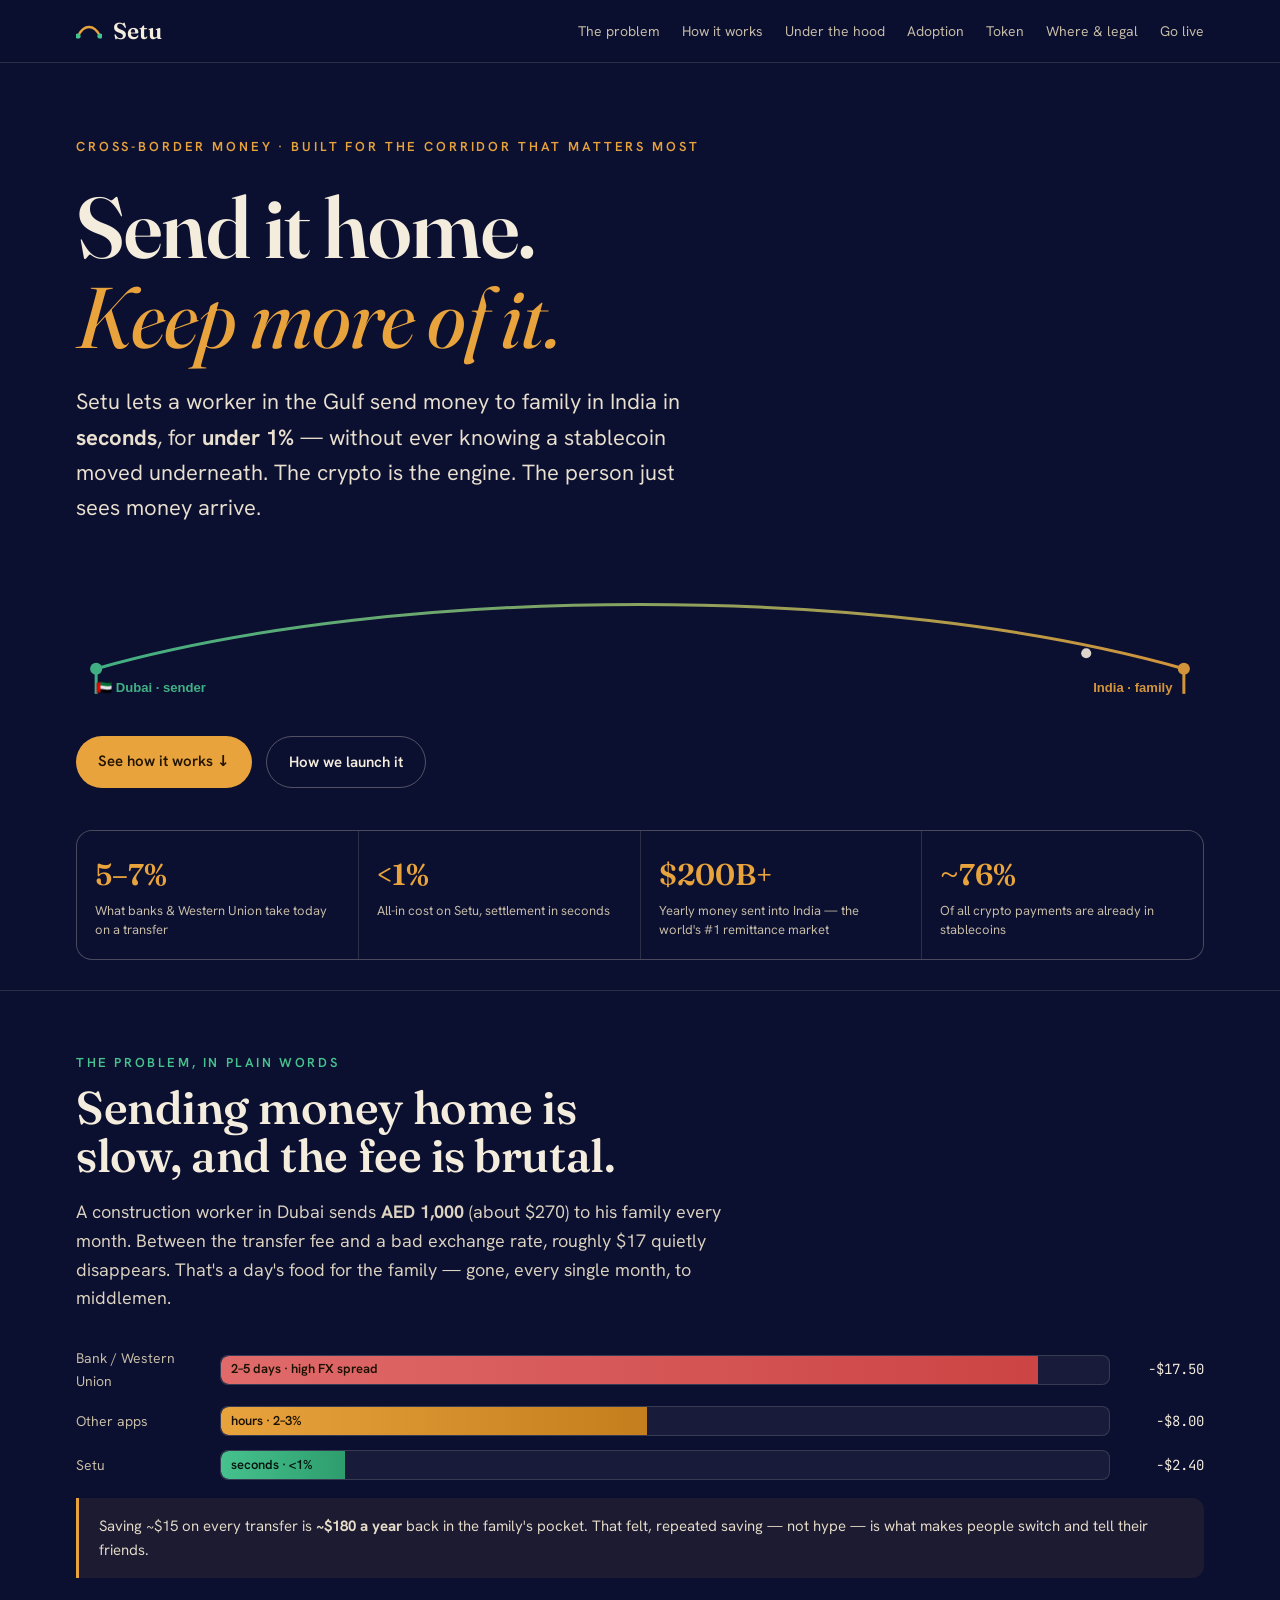
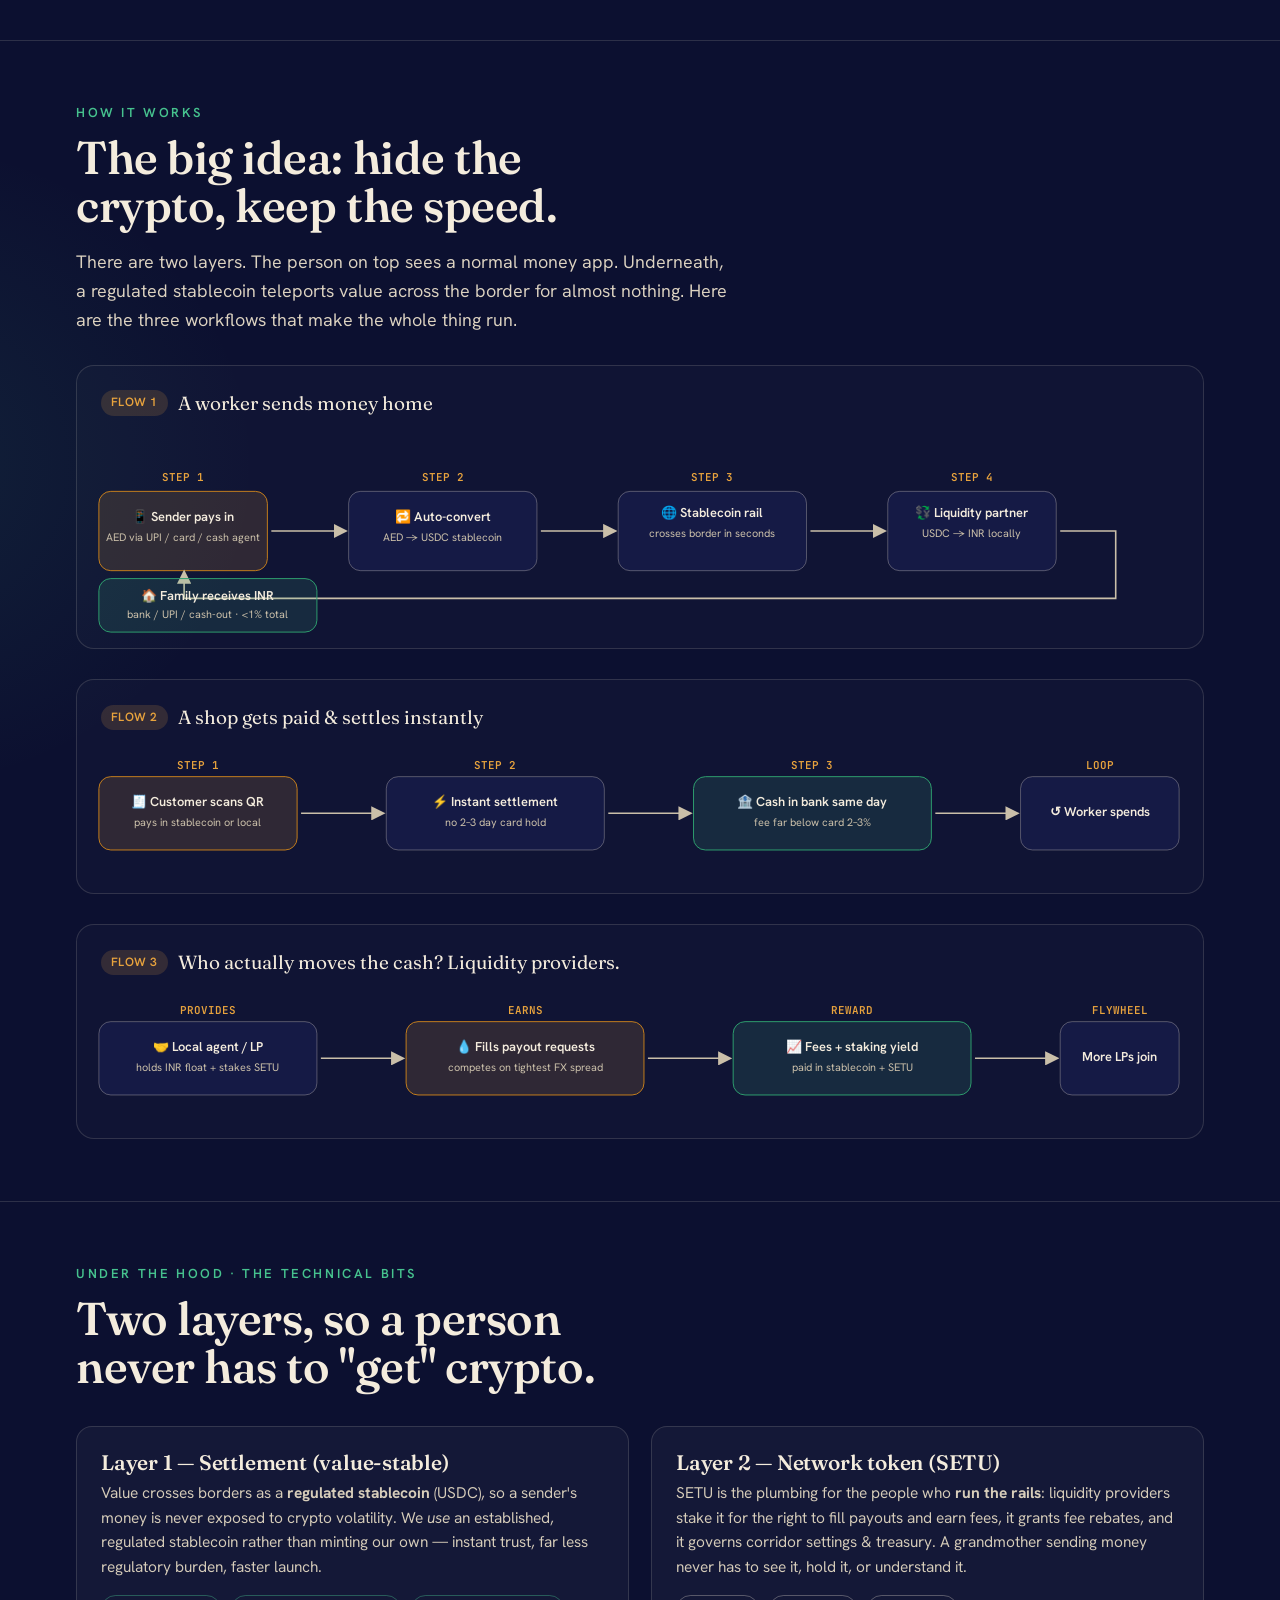
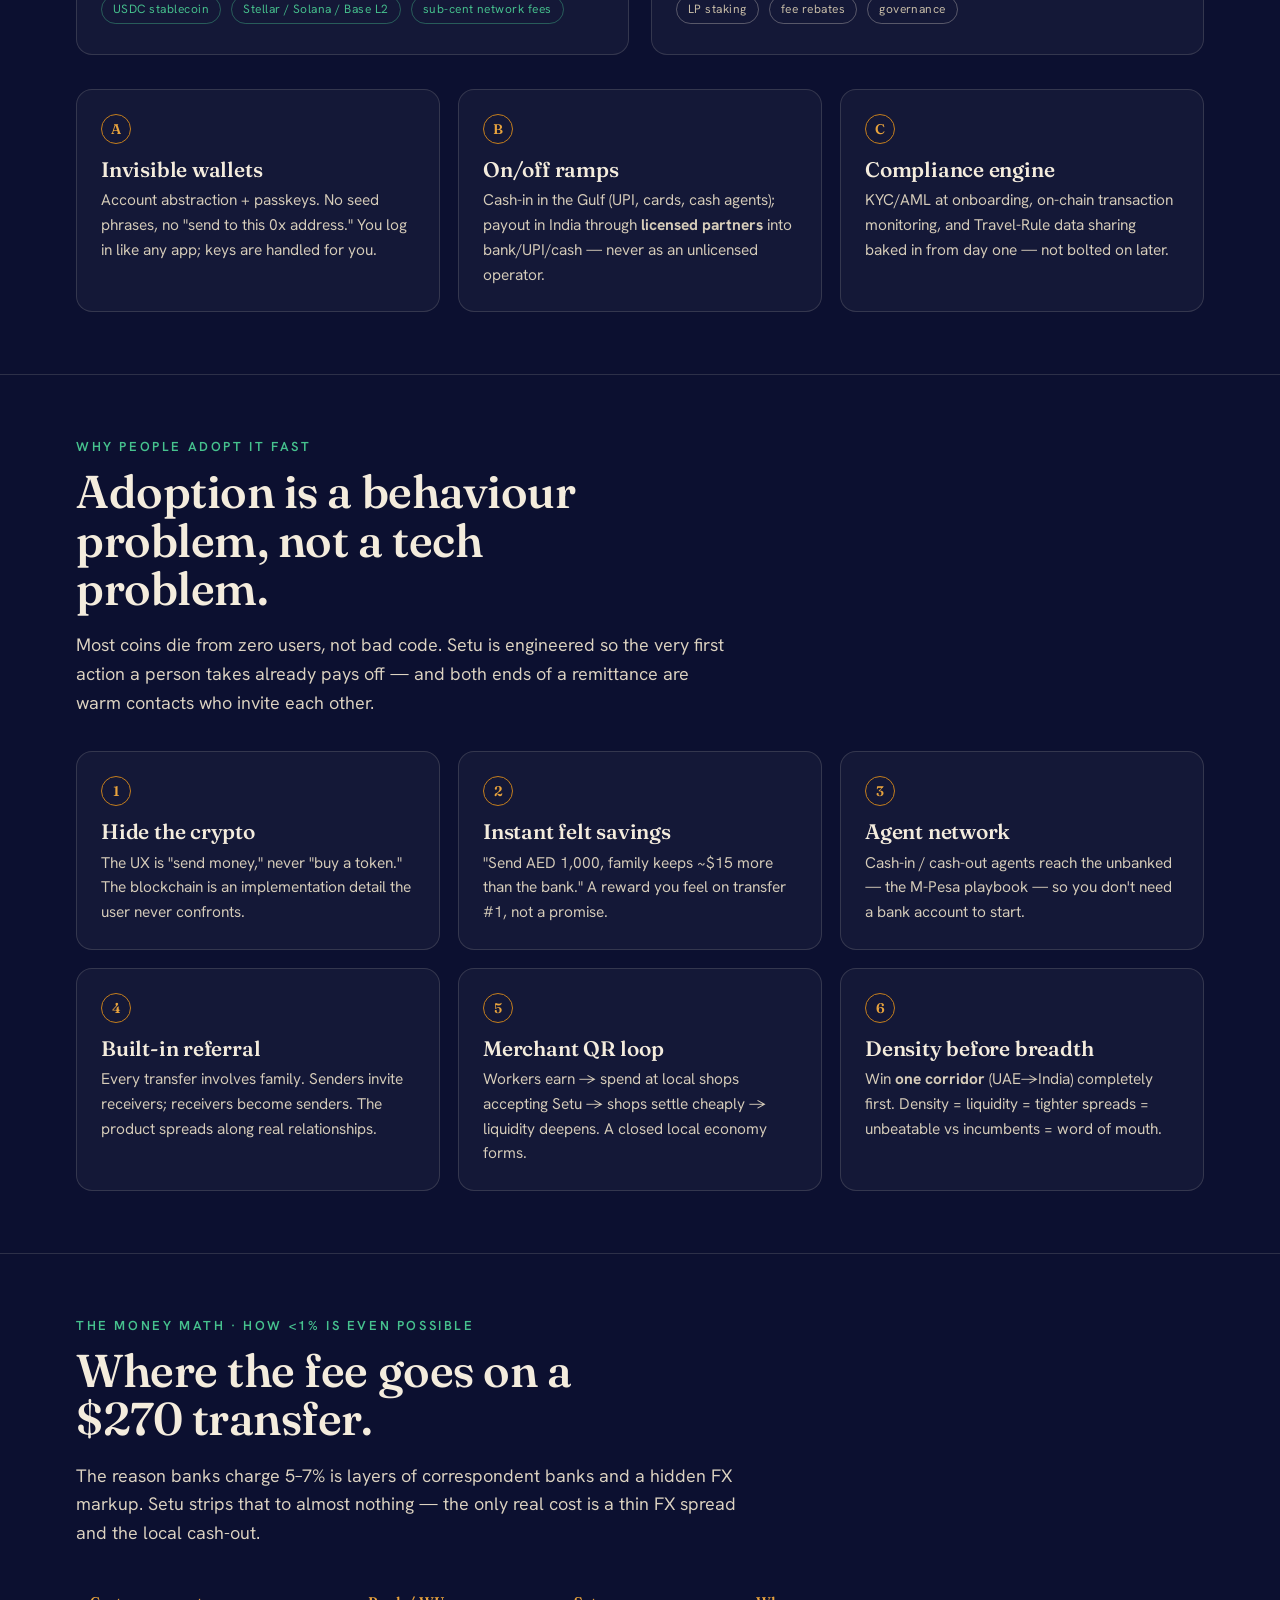
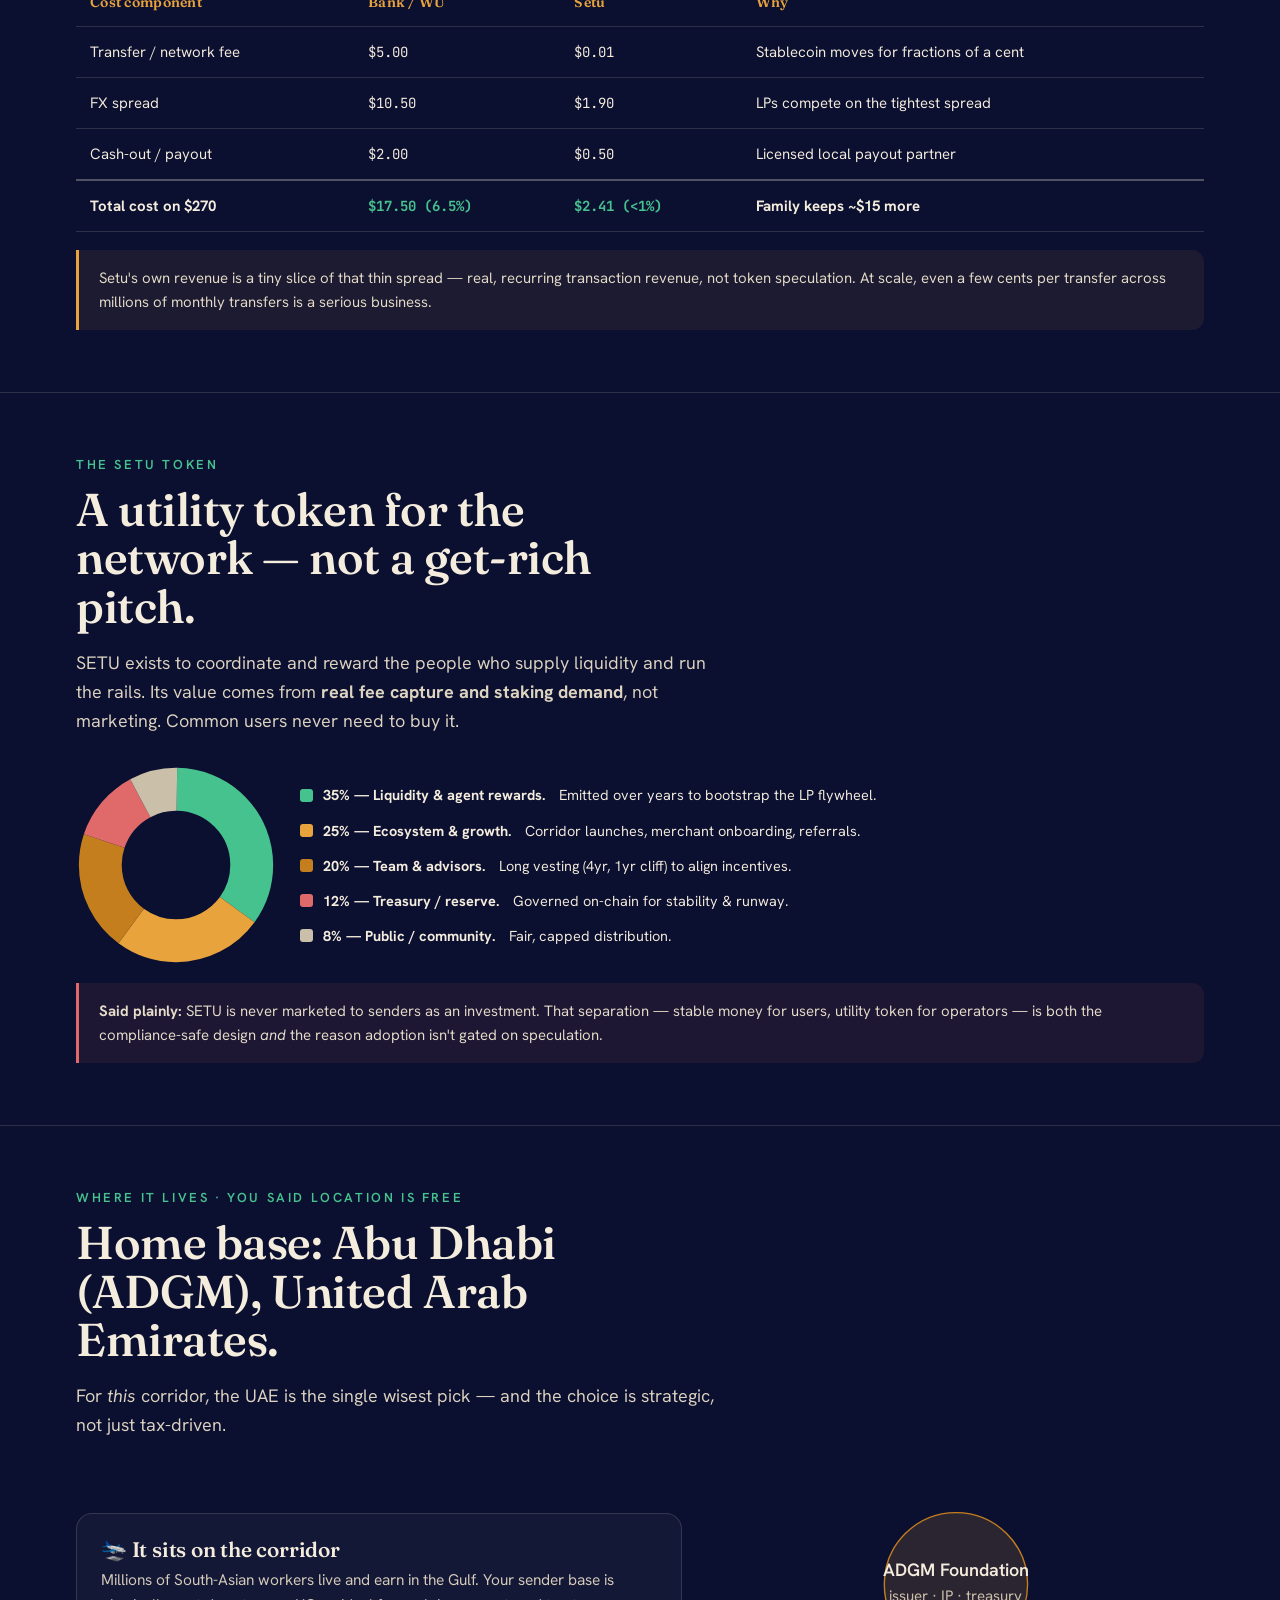
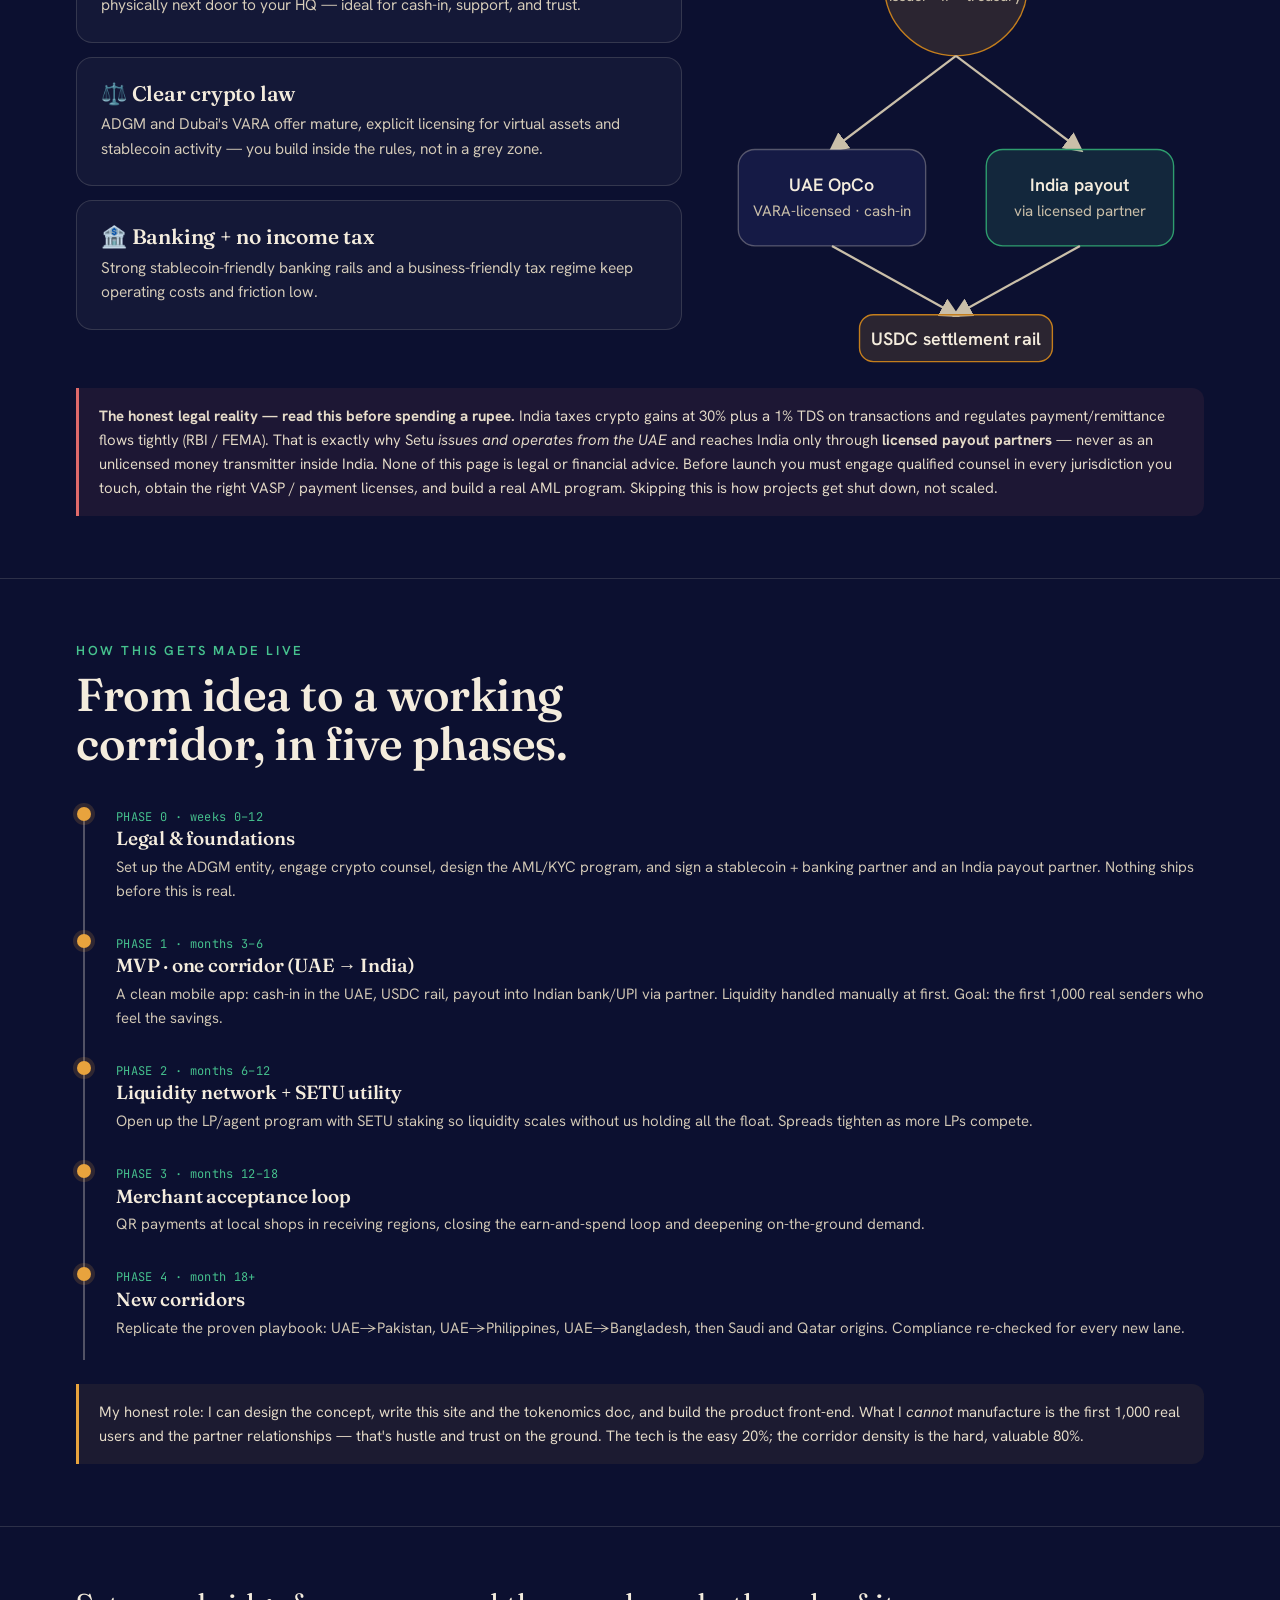
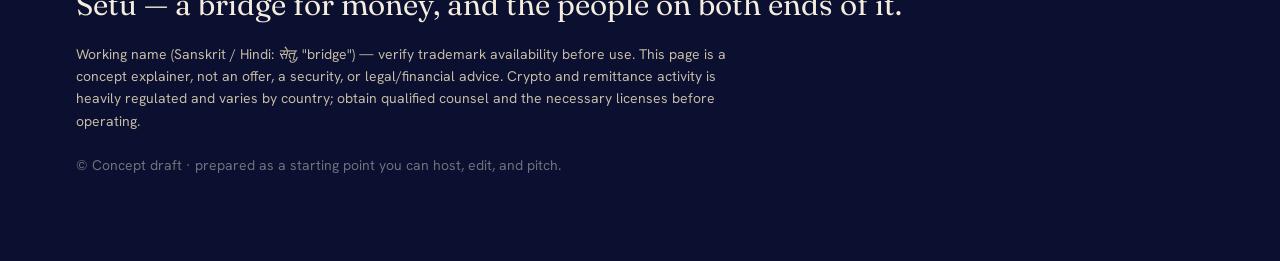
==== index.html @ da950b9a "Add files via upload" ====
<!doctype html>
<html lang="en">
<head>
<meta charset="utf-8" />
<meta name="viewport" content="width=device-width, initial-scale=1" />
<title>Setu — Send it home. Keep more of it.</title>
<meta name="description" content="Setu: a stablecoin-rail remittance & merchant-settlement network. Sub-1% transfers, instant settlement, no crypto knowledge required." />
<link rel="preconnect" href="https://fonts.googleapis.com">
<link rel="preconnect" href="https://fonts.gstatic.com" crossorigin>
<link href="https://fonts.googleapis.com/css2?family=Fraunces:ital,opsz,wght@0,9..144,300..900;1,9..144,400..700&family=Hanken+Grotesk:wght@300..800&family=JetBrains+Mono:wght@400;600&display=swap" rel="stylesheet">
<style>
  :root{
    --ink:#0C1030;        /* midnight indigo */
    --ink-2:#151a45;
    --cream:#F4ECDD;      /* warm paper */
    --cream-dim:#cabfa9;
    --saffron:#E8A33D;    /* warm accent */
    --saffron-deep:#c47e1d;
    --jade:#46C28E;       /* go / success */
    --rose:#E06A6A;       /* risk / cost */
    --line:rgba(244,236,221,.14);
    --line-strong:rgba(244,236,221,.30);
    --maxw:1180px;
  }
  *{box-sizing:border-box}
  html{scroll-behavior:smooth}
  body{
    margin:0;background:var(--ink);color:var(--cream);
    font-family:"Hanken Grotesk",system-ui,sans-serif;
    font-weight:380;line-height:1.6;font-size:17px;
    -webkit-font-smoothing:antialiased;
    background-image:
      radial-gradient(900px 500px at 85% -5%, rgba(232,163,61,.16), transparent 60%),
      radial-gradient(700px 600px at -10% 25%, rgba(70,194,142,.10), transparent 55%);
  }
  .wrap{max-width:var(--maxw);margin:0 auto;padding:0 26px}
  h1,h2,h3,.disp{font-family:"Fraunces",serif;font-weight:560;line-height:1.05;letter-spacing:-.01em}
  mark{background:linear-gradient(transparent 55%, rgba(232,163,61,.45) 55%);color:inherit}
  .mono{font-family:"JetBrains Mono",monospace}
  a{color:var(--saffron)}

  /* ---------- top bar ---------- */
  header.nav{position:sticky;top:0;z-index:50;backdrop-filter:blur(10px);
    background:rgba(12,16,48,.72);border-bottom:1px solid var(--line)}
  .nav .wrap{display:flex;align-items:center;justify-content:space-between;height:62px}
  .brand{display:flex;align-items:center;gap:11px;font-family:"Fraunces";font-size:23px;font-weight:600}
  .brand svg{display:block}
  .nav nav{display:flex;gap:22px;font-size:14px}
  .nav nav a{color:var(--cream-dim);text-decoration:none}
  .nav nav a:hover{color:var(--cream)}
  @media(max-width:780px){.nav nav{display:none}}

  /* ---------- hero ---------- */
  .hero{padding:74px 0 30px;position:relative;overflow:hidden}
  .eyebrow{font-size:13px;letter-spacing:.22em;text-transform:uppercase;color:var(--saffron);font-weight:600}
  .hero h1{font-size:clamp(44px,7vw,86px);margin:.28em 0 .25em;font-weight:600}
  .hero h1 .it{font-style:italic;font-weight:420;color:var(--saffron)}
  .lede{font-size:clamp(18px,2.1vw,22px);max-width:640px;color:#e9e0cf}
  .bridge{width:100%;height:auto;margin:26px 0 6px;opacity:.9}
  .ctarow{display:flex;gap:14px;flex-wrap:wrap;margin-top:18px}
  .btn{display:inline-block;padding:13px 22px;border-radius:40px;text-decoration:none;font-weight:600;font-size:15px}
  .btn.solid{background:var(--saffron);color:#241500}
  .btn.ghost{border:1px solid var(--line-strong);color:var(--cream)}
  .btn:hover{transform:translateY(-1px)}

  .statband{display:grid;grid-template-columns:repeat(4,1fr);gap:1px;background:var(--line);
    border:1px solid var(--line);border-radius:16px;overflow:hidden;margin-top:42px}
  .statband div{background:var(--ink);padding:20px 18px}
  .statband b{font-family:"Fraunces";font-size:30px;font-weight:600;display:block;color:var(--saffron)}
  .statband span{font-size:13px;color:var(--cream-dim);line-height:1.4;display:block;margin-top:3px}
  @media(max-width:720px){.statband{grid-template-columns:1fr 1fr}}

  /* ---------- section frame ---------- */
  section{padding:62px 0;border-top:1px solid var(--line)}
  .kicker{font-size:13px;letter-spacing:.2em;text-transform:uppercase;color:var(--jade);font-weight:600;margin-bottom:10px}
  section h2{font-size:clamp(30px,4.2vw,46px);margin:0 0 14px;max-width:18ch}
  .sub{color:#ddd3c1;max-width:660px;font-size:18px}

  .grid2{display:grid;grid-template-columns:1fr 1fr;gap:22px;margin-top:34px}
  .grid3{display:grid;grid-template-columns:repeat(3,1fr);gap:18px;margin-top:34px}
  @media(max-width:860px){.grid2,.grid3{grid-template-columns:1fr}}

  .card{background:rgba(255,255,255,.035);border:1px solid var(--line);border-radius:16px;padding:24px}
  .card h3{font-size:21px;margin:0 0 8px}
  .card p{margin:0;color:#d7cdba;font-size:15.5px}
  .num{font-family:"Fraunces";font-size:14px;color:var(--saffron);border:1px solid var(--saffron-deep);
    width:30px;height:30px;border-radius:50%;display:flex;align-items:center;justify-content:center;margin-bottom:14px;font-weight:600}

  .pill{display:inline-block;font-size:12px;letter-spacing:.04em;padding:4px 11px;border-radius:30px;
    border:1px solid var(--line-strong);color:var(--cream-dim);margin:0 6px 6px 0}
  .pill.tech{border-color:rgba(70,194,142,.4);color:var(--jade)}

  /* ---------- cost comparison ---------- */
  .compare{margin-top:34px;display:grid;gap:14px}
  .bar{display:grid;grid-template-columns:130px 1fr 80px;align-items:center;gap:14px}
  .bar .label{font-size:14px;color:var(--cream-dim)}
  .track{height:30px;background:rgba(255,255,255,.05);border-radius:8px;overflow:hidden;border:1px solid var(--line)}
  .fill{height:100%;border-radius:8px 0 0 8px;display:flex;align-items:center;padding-left:10px;font-size:13px;font-weight:600;color:#1c1100}
  .fill.bad{background:linear-gradient(90deg,#E06A6A,#c44)}
  .fill.mid{background:linear-gradient(90deg,#E8A33D,#c47e1d)}
  .fill.good{background:linear-gradient(90deg,#46C28E,#2e9d6e);color:#04150d}
  .bar .amt{font-family:"JetBrains Mono";font-size:14px;text-align:right}

  /* ---------- workflow diagram ---------- */
  .flowwrap{margin-top:30px;border:1px solid var(--line);border-radius:18px;padding:8px;background:rgba(255,255,255,.02)}
  .flowtitle{display:flex;align-items:center;gap:10px;padding:14px 16px 4px;font-family:"Fraunces";font-size:19px}
  .flowtitle .tag{font-family:"Hanken Grotesk";font-size:12px;font-weight:600;letter-spacing:.04em;
    background:rgba(232,163,61,.16);color:var(--saffron);padding:3px 10px;border-radius:20px}
  svg.flow{width:100%;height:auto;display:block}
  .flow .lbl{font:600 13px "Hanken Grotesk",sans-serif;fill:var(--cream)}
  .flow .sub{font:400 11px "Hanken Grotesk",sans-serif;fill:var(--cream-dim)}
  .flow .step{font:600 11px "JetBrains Mono",monospace;fill:var(--saffron)}
  .flow .node{fill:var(--ink-2);stroke:var(--line-strong)}
  .flow .nodeA{fill:rgba(232,163,61,.14);stroke:var(--saffron-deep)}
  .flow .nodeG{fill:rgba(70,194,142,.13);stroke:#2e9d6e}
  .flow .arrow{stroke:var(--cream-dim);stroke-width:1.6;fill:none;marker-end:url(#arr)}

  /* ---------- jurisdiction map ---------- */
  .jur{display:grid;grid-template-columns:1.1fr .9fr;gap:26px;margin-top:34px;align-items:center}
  @media(max-width:860px){.jur{grid-template-columns:1fr}}

  /* ---------- roadmap ---------- */
  .road{margin-top:34px;position:relative;padding-left:26px}
  .road:before{content:"";position:absolute;left:7px;top:6px;bottom:6px;width:2px;background:var(--line-strong)}
  .phase{position:relative;padding:0 0 26px 14px}
  .phase:before{content:"";position:absolute;left:-25px;top:5px;width:14px;height:14px;border-radius:50%;
    background:var(--saffron);box-shadow:0 0 0 4px rgba(232,163,61,.16)}
  .phase h3{font-size:19px;margin:0 0 2px}
  .phase .when{font-family:"JetBrains Mono";font-size:12px;color:var(--jade);letter-spacing:.03em}
  .phase p{margin:6px 0 0;color:#d3c9b6;font-size:15px}

  /* ---------- econ table ---------- */
  table{width:100%;border-collapse:collapse;margin-top:30px;font-size:15px}
  th,td{text-align:left;padding:13px 14px;border-bottom:1px solid var(--line)}
  th{font-family:"Fraunces";font-weight:600;color:var(--saffron);font-size:14px;letter-spacing:.02em}
  td.mono{font-family:"JetBrains Mono";font-size:14px}
  tr.total td{border-top:2px solid var(--line-strong);font-weight:700}
  tr.total .mono{color:var(--jade)}

  /* token allocation */
  .alloc{display:grid;grid-template-columns:200px 1fr;gap:24px;margin-top:30px;align-items:center}
  @media(max-width:720px){.alloc{grid-template-columns:1fr}}
  .legend li{list-style:none;display:flex;align-items:center;gap:10px;padding:6px 0;font-size:14.5px}
  .legend{margin:0;padding:0}
  .dot{width:13px;height:13px;border-radius:3px;flex:none}

  .note{border-left:3px solid var(--saffron);background:rgba(232,163,61,.07);padding:16px 20px;border-radius:0 12px 12px 0;margin-top:18px;font-size:15px;color:#e6dcc9}
  .risk{border-left-color:var(--rose);background:rgba(224,106,106,.08)}

  footer{padding:54px 0 70px;border-top:1px solid var(--line);color:var(--cream-dim);font-size:14px}
  .foothead{font-family:"Fraunces";font-size:30px;color:var(--cream);margin-bottom:8px}

  /* reveal */
  .rv{opacity:0;transform:translateY(18px);transition:opacity .7s ease, transform .7s ease}
  .rv.in{opacity:1;transform:none}
</style>
</head>
<body>

<header class="nav">
  <div class="wrap">
    <div class="brand">
      <svg width="26" height="26" viewBox="0 0 26 26"><path d="M2 18 C8 6, 18 6, 24 18" stroke="#E8A33D" stroke-width="2.4" fill="none" stroke-linecap="round"/><circle cx="2" cy="18" r="2.6" fill="#46C28E"/><circle cx="24" cy="18" r="2.6" fill="#46C28E"/></svg>
      Setu
    </div>
    <nav>
      <a href="#problem">The problem</a>
      <a href="#how">How it works</a>
      <a href="#stack">Under the hood</a>
      <a href="#adopt">Adoption</a>
      <a href="#token">Token</a>
      <a href="#where">Where & legal</a>
      <a href="#live">Go live</a>
    </nav>
  </div>
</header>

<!-- HERO -->
<div class="hero">
  <div class="wrap">
    <div class="eyebrow">Cross-border money · Built for the corridor that matters most</div>
    <h1>Send it home.<br><span class="it">Keep more of it.</span></h1>
    <p class="lede">Setu lets a worker in the Gulf send money to family in India in <strong>seconds</strong>, for <strong>under 1%</strong> — without ever knowing a stablecoin moved underneath. The crypto is the engine. The person just sees money arrive.</p>

    <svg class="bridge" viewBox="0 0 1120 130" preserveAspectRatio="none" aria-hidden="true">
      <defs><linearGradient id="bg" x1="0" x2="1"><stop offset="0" stop-color="#46C28E"/><stop offset="1" stop-color="#E8A33D"/></linearGradient></defs>
      <path d="M20 95 C 320 10, 800 10, 1100 95" stroke="url(#bg)" stroke-width="3" fill="none"/>
      <line x1="20" y1="95" x2="20" y2="120" stroke="#46C28E" stroke-width="3"/>
      <line x1="1100" y1="95" x2="1100" y2="120" stroke="#E8A33D" stroke-width="3"/>
      <circle cx="20" cy="95" r="6" fill="#46C28E"/><circle cx="1100" cy="95" r="6" fill="#E8A33D"/>
      <text x="20" y="118" class="lbl" style="fill:#46C28E;font:600 13px sans-serif">🇦🇪 Dubai · sender</text>
      <text x="1010" y="118" class="lbl" style="fill:#E8A33D;font:600 13px sans-serif">India · family</text>
      <circle cx="560" cy="34" r="5" fill="#F4ECDD"><animate attributeName="cx" values="20;1100" dur="2.6s" repeatCount="indefinite"/><animate attributeName="cy" values="95;10;95" dur="2.6s" repeatCount="indefinite"/></circle>
    </svg>

    <div class="ctarow">
      <a class="btn solid" href="#how">See how it works ↓</a>
      <a class="btn ghost" href="#live">How we launch it</a>
    </div>

    <div class="statband">
      <div><b>5–7%</b><span>What banks &amp; Western Union take today on a transfer</span></div>
      <div><b>&lt;1%</b><span>All-in cost on Setu, settlement in seconds</span></div>
      <div><b>$200B+</b><span>Yearly money sent into India — the world's #1 remittance market</span></div>
      <div><b>~76%</b><span>Of all crypto payments are already in stablecoins</span></div>
    </div>
  </div>
</div>

<!-- PROBLEM -->
<section id="problem">
  <div class="wrap rv">
    <div class="kicker">The problem, in plain words</div>
    <h2>Sending money home is slow, and the fee is brutal.</h2>
    <p class="sub">A construction worker in Dubai sends <strong>AED 1,000</strong> (about $270) to his family every month. Between the transfer fee and a bad exchange rate, roughly $17 quietly disappears. That's a day's food for the family — gone, every single month, to middlemen.</p>

    <div class="compare">
      <div class="bar"><span class="label">Bank / Western Union</span><div class="track"><div class="fill bad" style="width:92%">2–5 days · high FX spread</div></div><span class="amt">−$17.50</span></div>
      <div class="bar"><span class="label">Other apps</span><div class="track"><div class="fill mid" style="width:48%">hours · 2–3%</div></div><span class="amt">−$8.00</span></div>
      <div class="bar"><span class="label">Setu</span><div class="track"><div class="fill good" style="width:14%">seconds · &lt;1%</div></div><span class="amt">−$2.40</span></div>
    </div>
    <div class="note">Saving ~$15 on every transfer is <strong>~$180 a year</strong> back in the family's pocket. That felt, repeated saving — not hype — is what makes people switch and tell their friends.</div>
  </div>
</section>

<!-- HOW IT WORKS -->
<section id="how">
  <div class="wrap rv">
    <div class="kicker">How it works</div>
    <h2>The big idea: hide the crypto, keep the speed.</h2>
    <p class="sub">There are two layers. The person on top sees a normal money app. Underneath, a regulated stablecoin teleports value across the border for almost nothing. Here are the three workflows that make the whole thing run.</p>

    <!-- FLOW A: sender -->
    <div class="flowwrap">
      <div class="flowtitle"><span class="tag">FLOW 1</span> A worker sends money home</div>
      <svg class="flow" viewBox="0 0 1120 220">
        <defs><marker id="arr" markerWidth="9" markerHeight="9" refX="7" refY="4.5" orient="auto"><path d="M0 0 L9 4.5 L0 9 z" fill="#cabfa9"/></marker></defs>

        <rect class="nodeA" x="14" y="70" width="170" height="80" rx="12"/>
        <text x="99" y="100" text-anchor="middle" class="lbl">📱 Sender pays in</text>
        <text x="99" y="120" text-anchor="middle" class="sub">AED via UPI / card / cash agent</text>
        <text x="99" y="60" text-anchor="middle" class="step">STEP 1</text>

        <path class="arrow" d="M188 110 H262"/>

        <rect class="node" x="266" y="70" width="190" height="80" rx="12"/>
        <text x="361" y="100" text-anchor="middle" class="lbl">🔁 Auto-convert</text>
        <text x="361" y="120" text-anchor="middle" class="sub">AED → USDC stablecoin</text>
        <text x="361" y="60" text-anchor="middle" class="step">STEP 2</text>

        <path class="arrow" d="M460 110 H534"/>

        <rect class="node" x="538" y="70" width="190" height="80" rx="12"/>
        <text x="633" y="96" text-anchor="middle" class="lbl">🌐 Stablecoin rail</text>
        <text x="633" y="116" text-anchor="middle" class="sub">crosses border in seconds</text>
        <text x="633" y="60" text-anchor="middle" class="step">STEP 3</text>

        <path class="arrow" d="M732 110 H806"/>

        <rect class="node" x="810" y="70" width="170" height="80" rx="12"/>
        <text x="895" y="96" text-anchor="middle" class="lbl">💱 Liquidity partner</text>
        <text x="895" y="116" text-anchor="middle" class="sub">USDC → INR locally</text>
        <text x="895" y="60" text-anchor="middle" class="step">STEP 4</text>

        <path class="arrow" d="M984 110 H1040 V178 H100 V152"/>

        <rect class="nodeG" x="14" y="158" width="220" height="54" rx="12"/>
        <text x="124" y="180" text-anchor="middle" class="lbl">🏠 Family receives INR</text>
        <text x="124" y="198" text-anchor="middle" class="sub">bank / UPI / cash-out · &lt;1% total</text>
      </svg>
    </div>

    <!-- FLOW B: merchant -->
    <div class="flowwrap">
      <div class="flowtitle"><span class="tag">FLOW 2</span> A shop gets paid &amp; settles instantly</div>
      <svg class="flow" viewBox="0 0 1120 150">
        <rect class="nodeA" x="14" y="40" width="200" height="74" rx="12"/>
        <text x="114" y="70" text-anchor="middle" class="lbl">🧾 Customer scans QR</text>
        <text x="114" y="90" text-anchor="middle" class="sub">pays in stablecoin or local</text>
        <text x="114" y="32" text-anchor="middle" class="step">STEP 1</text>
        <path class="arrow" d="M218 77 H300"/>
        <rect class="node" x="304" y="40" width="220" height="74" rx="12"/>
        <text x="414" y="70" text-anchor="middle" class="lbl">⚡ Instant settlement</text>
        <text x="414" y="90" text-anchor="middle" class="sub">no 2–3 day card hold</text>
        <text x="414" y="32" text-anchor="middle" class="step">STEP 2</text>
        <path class="arrow" d="M528 77 H610"/>
        <rect class="nodeG" x="614" y="40" width="240" height="74" rx="12"/>
        <text x="734" y="70" text-anchor="middle" class="lbl">🏦 Cash in bank same day</text>
        <text x="734" y="90" text-anchor="middle" class="sub">fee far below card 2–3%</text>
        <text x="734" y="32" text-anchor="middle" class="step">STEP 3</text>
        <path class="arrow" d="M858 77 H940"/>
        <rect class="node" x="944" y="40" width="160" height="74" rx="12"/>
        <text x="1024" y="80" text-anchor="middle" class="lbl">↺ Worker spends</text>
        <text x="1024" y="32" text-anchor="middle" class="step">LOOP</text>
      </svg>
    </div>

    <!-- FLOW C: liquidity -->
    <div class="flowwrap">
      <div class="flowtitle"><span class="tag">FLOW 3</span> Who actually moves the cash? Liquidity providers.</div>
      <svg class="flow" viewBox="0 0 1120 150">
        <rect class="node" x="14" y="40" width="220" height="74" rx="12"/>
        <text x="124" y="70" text-anchor="middle" class="lbl">🤝 Local agent / LP</text>
        <text x="124" y="90" text-anchor="middle" class="sub">holds INR float + stakes SETU</text>
        <text x="124" y="32" text-anchor="middle" class="step">PROVIDES</text>
        <path class="arrow" d="M238 77 H320"/>
        <rect class="nodeA" x="324" y="40" width="240" height="74" rx="12"/>
        <text x="444" y="70" text-anchor="middle" class="lbl">💧 Fills payout requests</text>
        <text x="444" y="90" text-anchor="middle" class="sub">competes on tightest FX spread</text>
        <text x="444" y="32" text-anchor="middle" class="step">EARNS</text>
        <path class="arrow" d="M568 77 H650"/>
        <rect class="nodeG" x="654" y="40" width="240" height="74" rx="12"/>
        <text x="774" y="70" text-anchor="middle" class="lbl">📈 Fees + staking yield</text>
        <text x="774" y="90" text-anchor="middle" class="sub">paid in stablecoin + SETU</text>
        <text x="774" y="32" text-anchor="middle" class="step">REWARD</text>
        <path class="arrow" d="M898 77 H980"/>
        <rect class="node" x="984" y="40" width="120" height="74" rx="12"/>
        <text x="1044" y="80" text-anchor="middle" class="lbl">More LPs join</text>
        <text x="1044" y="32" text-anchor="middle" class="step">FLYWHEEL</text>
      </svg>
    </div>
  </div>
</section>

<!-- ARCHITECTURE / UNDER THE HOOD -->
<section id="stack">
  <div class="wrap rv">
    <div class="kicker">Under the hood · the technical bits</div>
    <h2>Two layers, so a person never has to "get" crypto.</h2>
    <div class="grid2">
      <div class="card">
        <h3>Layer 1 — Settlement (value-stable)</h3>
        <p>Value crosses borders as a <strong>regulated stablecoin</strong> (USDC), so a sender's money is never exposed to crypto volatility. We <em>use</em> an established, regulated stablecoin rather than minting our own — instant trust, far less regulatory burden, faster launch.</p>
        <div style="margin-top:14px">
          <span class="pill tech">USDC stablecoin</span>
          <span class="pill tech">Stellar / Solana / Base L2</span>
          <span class="pill tech">sub-cent network fees</span>
        </div>
      </div>
      <div class="card">
        <h3>Layer 2 — Network token (SETU)</h3>
        <p>SETU is the plumbing for the people who <strong>run the rails</strong>: liquidity providers stake it for the right to fill payouts and earn fees, it grants fee rebates, and it governs corridor settings &amp; treasury. A grandmother sending money never has to see it, hold it, or understand it.</p>
        <div style="margin-top:14px">
          <span class="pill">LP staking</span>
          <span class="pill">fee rebates</span>
          <span class="pill">governance</span>
        </div>
      </div>
    </div>

    <div class="grid3">
      <div class="card"><div class="num">A</div><h3>Invisible wallets</h3><p>Account abstraction + passkeys. No seed phrases, no "send to this 0x address." You log in like any app; keys are handled for you.</p></div>
      <div class="card"><div class="num">B</div><h3>On/off ramps</h3><p>Cash-in in the Gulf (UPI, cards, cash agents); payout in India through <strong>licensed partners</strong> into bank/UPI/cash — never as an unlicensed operator.</p></div>
      <div class="card"><div class="num">C</div><h3>Compliance engine</h3><p>KYC/AML at onboarding, on-chain transaction monitoring, and Travel-Rule data sharing baked in from day one — not bolted on later.</p></div>
    </div>
  </div>
</section>

<!-- ADOPTION -->
<section id="adopt">
  <div class="wrap rv">
    <div class="kicker">Why people adopt it fast</div>
    <h2>Adoption is a behaviour problem, not a tech problem.</h2>
    <p class="sub">Most coins die from zero users, not bad code. Setu is engineered so the very first action a person takes already pays off — and both ends of a remittance are warm contacts who invite each other.</p>
    <div class="grid3">
      <div class="card"><div class="num">1</div><h3>Hide the crypto</h3><p>The UX is "send money," never "buy a token." The blockchain is an implementation detail the user never confronts.</p></div>
      <div class="card"><div class="num">2</div><h3>Instant felt savings</h3><p>"Send AED 1,000, family keeps ~$15 more than the bank." A reward you feel on transfer #1, not a promise.</p></div>
      <div class="card"><div class="num">3</div><h3>Agent network</h3><p>Cash-in / cash-out agents reach the unbanked — the M-Pesa playbook — so you don't need a bank account to start.</p></div>
      <div class="card"><div class="num">4</div><h3>Built-in referral</h3><p>Every transfer involves family. Senders invite receivers; receivers become senders. The product spreads along real relationships.</p></div>
      <div class="card"><div class="num">5</div><h3>Merchant QR loop</h3><p>Workers earn → spend at local shops accepting Setu → shops settle cheaply → liquidity deepens. A closed local economy forms.</p></div>
      <div class="card"><div class="num">6</div><h3>Density before breadth</h3><p>Win <strong>one corridor</strong> (UAE→India) completely first. Density = liquidity = tighter spreads = unbeatable vs incumbents = word of mouth.</p></div>
    </div>
  </div>
</section>

<!-- ECONOMICS -->
<section id="econ">
  <div class="wrap rv">
    <div class="kicker">The money math · how &lt;1% is even possible</div>
    <h2>Where the fee goes on a $270 transfer.</h2>
    <p class="sub">The reason banks charge 5–7% is layers of correspondent banks and a hidden FX markup. Setu strips that to almost nothing — the only real cost is a thin FX spread and the local cash-out.</p>
    <table>
      <tr><th>Cost component</th><th>Bank / WU</th><th>Setu</th><th>Why</th></tr>
      <tr><td>Transfer / network fee</td><td class="mono">$5.00</td><td class="mono">$0.01</td><td>Stablecoin moves for fractions of a cent</td></tr>
      <tr><td>FX spread</td><td class="mono">$10.50</td><td class="mono">$1.90</td><td>LPs compete on the tightest spread</td></tr>
      <tr><td>Cash-out / payout</td><td class="mono">$2.00</td><td class="mono">$0.50</td><td>Licensed local payout partner</td></tr>
      <tr class="total"><td>Total cost on $270</td><td class="mono">$17.50 (6.5%)</td><td class="mono">$2.41 (&lt;1%)</td><td>Family keeps ~$15 more</td></tr>
    </table>
    <div class="note">Setu's own revenue is a tiny slice of that thin spread — real, recurring transaction revenue, not token speculation. At scale, even a few cents per transfer across millions of monthly transfers is a serious business.</div>
  </div>
</section>

<!-- TOKEN -->
<section id="token">
  <div class="wrap rv">
    <div class="kicker">The SETU token</div>
    <h2>A utility token for the network — not a get-rich pitch.</h2>
    <p class="sub">SETU exists to coordinate and reward the people who supply liquidity and run the rails. Its value comes from <strong>real fee capture and staking demand</strong>, not marketing. Common users never need to buy it.</p>
    <div class="alloc">
      <svg viewBox="0 0 42 42" width="200" height="200" aria-hidden="true">
        <circle cx="21" cy="21" r="15.9" fill="none" stroke="#46C28E" stroke-width="9" stroke-dasharray="35 65" stroke-dashoffset="25"/>
        <circle cx="21" cy="21" r="15.9" fill="none" stroke="#E8A33D" stroke-width="9" stroke-dasharray="25 75" stroke-dashoffset="-10"/>
        <circle cx="21" cy="21" r="15.9" fill="none" stroke="#c47e1d" stroke-width="9" stroke-dasharray="20 80" stroke-dashoffset="-35"/>
        <circle cx="21" cy="21" r="15.9" fill="none" stroke="#E06A6A" stroke-width="9" stroke-dasharray="12 88" stroke-dashoffset="-55"/>
        <circle cx="21" cy="21" r="15.9" fill="none" stroke="#cabfa9" stroke-width="9" stroke-dasharray="8 92" stroke-dashoffset="-67"/>
      </svg>
      <ul class="legend">
        <li><span class="dot" style="background:#46C28E"></span><strong>35% — Liquidity &amp; agent rewards.</strong>&nbsp;Emitted over years to bootstrap the LP flywheel.</li>
        <li><span class="dot" style="background:#E8A33D"></span><strong>25% — Ecosystem &amp; growth.</strong>&nbsp;Corridor launches, merchant onboarding, referrals.</li>
        <li><span class="dot" style="background:#c47e1d"></span><strong>20% — Team &amp; advisors.</strong>&nbsp;Long vesting (4yr, 1yr cliff) to align incentives.</li>
        <li><span class="dot" style="background:#E06A6A"></span><strong>12% — Treasury / reserve.</strong>&nbsp;Governed on-chain for stability &amp; runway.</li>
        <li><span class="dot" style="background:#cabfa9"></span><strong>8% — Public / community.</strong>&nbsp;Fair, capped distribution.</li>
      </ul>
    </div>
    <div class="note risk"><strong>Said plainly:</strong> SETU is never marketed to senders as an investment. That separation — stable money for users, utility token for operators — is both the compliance-safe design <em>and</em> the reason adoption isn't gated on speculation.</div>
  </div>
</section>

<!-- WHERE & LEGAL -->
<section id="where">
  <div class="wrap rv">
    <div class="kicker">Where it lives · you said location is free</div>
    <h2>Home base: Abu Dhabi (ADGM), United Arab Emirates.</h2>
    <p class="sub">For <em>this</em> corridor, the UAE is the single wisest pick — and the choice is strategic, not just tax-driven.</p>
    <div class="jur">
      <div>
        <div class="card" style="margin-bottom:14px"><h3>🛬 It sits on the corridor</h3><p>Millions of South-Asian workers live and earn in the Gulf. Your sender base is physically next door to your HQ — ideal for cash-in, support, and trust.</p></div>
        <div class="card" style="margin-bottom:14px"><h3>⚖️ Clear crypto law</h3><p>ADGM and Dubai's VARA offer mature, explicit licensing for virtual assets and stablecoin activity — you build inside the rules, not in a grey zone.</p></div>
        <div class="card"><h3>🏦 Banking + no income tax</h3><p>Strong stablecoin-friendly banking rails and a business-friendly tax regime keep operating costs and friction low.</p></div>
      </div>
      <div>
        <svg class="flow" viewBox="0 0 360 360" width="100%">
          <defs><marker id="arr2" markerWidth="9" markerHeight="9" refX="7" refY="4.5" orient="auto"><path d="M0 0 L9 4.5 L0 9 z" fill="#cabfa9"/></marker></defs>
          <circle cx="180" cy="80" r="52" fill="rgba(232,163,61,.14)" stroke="#c47e1d"/>
          <text x="180" y="74" text-anchor="middle" class="lbl">ADGM Foundation</text>
          <text x="180" y="92" text-anchor="middle" class="sub">issuer · IP · treasury</text>
          <line x1="180" y1="132" x2="90" y2="200" class="arrow"/>
          <line x1="180" y1="132" x2="270" y2="200" class="arrow"/>
          <rect x="22" y="200" width="136" height="70" rx="12" class="node"/>
          <text x="90" y="230" text-anchor="middle" class="lbl">UAE OpCo</text>
          <text x="90" y="248" text-anchor="middle" class="sub">VARA-licensed · cash-in</text>
          <rect x="202" y="200" width="136" height="70" rx="12" class="nodeG"/>
          <text x="270" y="230" text-anchor="middle" class="lbl">India payout</text>
          <text x="270" y="248" text-anchor="middle" class="sub">via licensed partner</text>
          <line x1="90" y1="270" x2="180" y2="320" class="arrow"/>
          <line x1="270" y1="270" x2="180" y2="320" class="arrow"/>
          <rect x="110" y="320" width="140" height="34" rx="10" class="nodeA"/>
          <text x="180" y="342" text-anchor="middle" class="lbl">USDC settlement rail</text>
        </svg>
      </div>
    </div>
    <div class="note risk"><strong>The honest legal reality — read this before spending a rupee.</strong> India taxes crypto gains at 30% plus a 1% TDS on transactions and regulates payment/remittance flows tightly (RBI / FEMA). That is exactly why Setu <em>issues and operates from the UAE</em> and reaches India only through <strong>licensed payout partners</strong> — never as an unlicensed money transmitter inside India. None of this page is legal or financial advice. Before launch you must engage qualified counsel in every jurisdiction you touch, obtain the right VASP / payment licenses, and build a real AML program. Skipping this is how projects get shut down, not scaled.</div>
  </div>
</section>

<!-- GO LIVE -->
<section id="live">
  <div class="wrap rv">
    <div class="kicker">How this gets made live</div>
    <h2>From idea to a working corridor, in five phases.</h2>
    <div class="road">
      <div class="phase"><span class="when">PHASE 0 · weeks 0–12</span><h3>Legal &amp; foundations</h3><p>Set up the ADGM entity, engage crypto counsel, design the AML/KYC program, and sign a stablecoin + banking partner and an India payout partner. Nothing ships before this is real.</p></div>
      <div class="phase"><span class="when">PHASE 1 · months 3–6</span><h3>MVP · one corridor (UAE → India)</h3><p>A clean mobile app: cash-in in the UAE, USDC rail, payout into Indian bank/UPI via partner. Liquidity handled manually at first. Goal: the first 1,000 real senders who feel the savings.</p></div>
      <div class="phase"><span class="when">PHASE 2 · months 6–12</span><h3>Liquidity network + SETU utility</h3><p>Open up the LP/agent program with SETU staking so liquidity scales without us holding all the float. Spreads tighten as more LPs compete.</p></div>
      <div class="phase"><span class="when">PHASE 3 · months 12–18</span><h3>Merchant acceptance loop</h3><p>QR payments at local shops in receiving regions, closing the earn-and-spend loop and deepening on-the-ground demand.</p></div>
      <div class="phase"><span class="when">PHASE 4 · month 18+</span><h3>New corridors</h3><p>Replicate the proven playbook: UAE→Pakistan, UAE→Philippines, UAE→Bangladesh, then Saudi and Qatar origins. Compliance re-checked for every new lane.</p></div>
    </div>
    <div class="note">My honest role: I can design the concept, write this site and the tokenomics doc, and build the product front-end. What I <em>cannot</em> manufacture is the first 1,000 real users and the partner relationships — that's hustle and trust on the ground. The tech is the easy 20%; the corridor density is the hard, valuable 80%.</div>
  </div>
</section>

<footer>
  <div class="wrap">
    <div class="foothead">Setu — a bridge for money, and the people on both ends of it.</div>
    <p style="max-width:680px">Working name (Sanskrit / Hindi: <em>सेतु</em>, "bridge") — verify trademark availability before use. This page is a concept explainer, not an offer, a security, or legal/financial advice. Crypto and remittance activity is heavily regulated and varies by country; obtain qualified counsel and the necessary licenses before operating.</p>
    <p style="margin-top:22px;color:rgba(244,236,221,.45)">© Concept draft · prepared as a starting point you can host, edit, and pitch.</p>
  </div>
</footer>

<script>
  const io=new IntersectionObserver((es)=>{es.forEach(e=>{if(e.isIntersecting){e.target.classList.add('in');io.unobserve(e.target)}})},{threshold:.12});
  document.querySelectorAll('.rv').forEach(el=>io.observe(el));
</script>
</body>
</html>
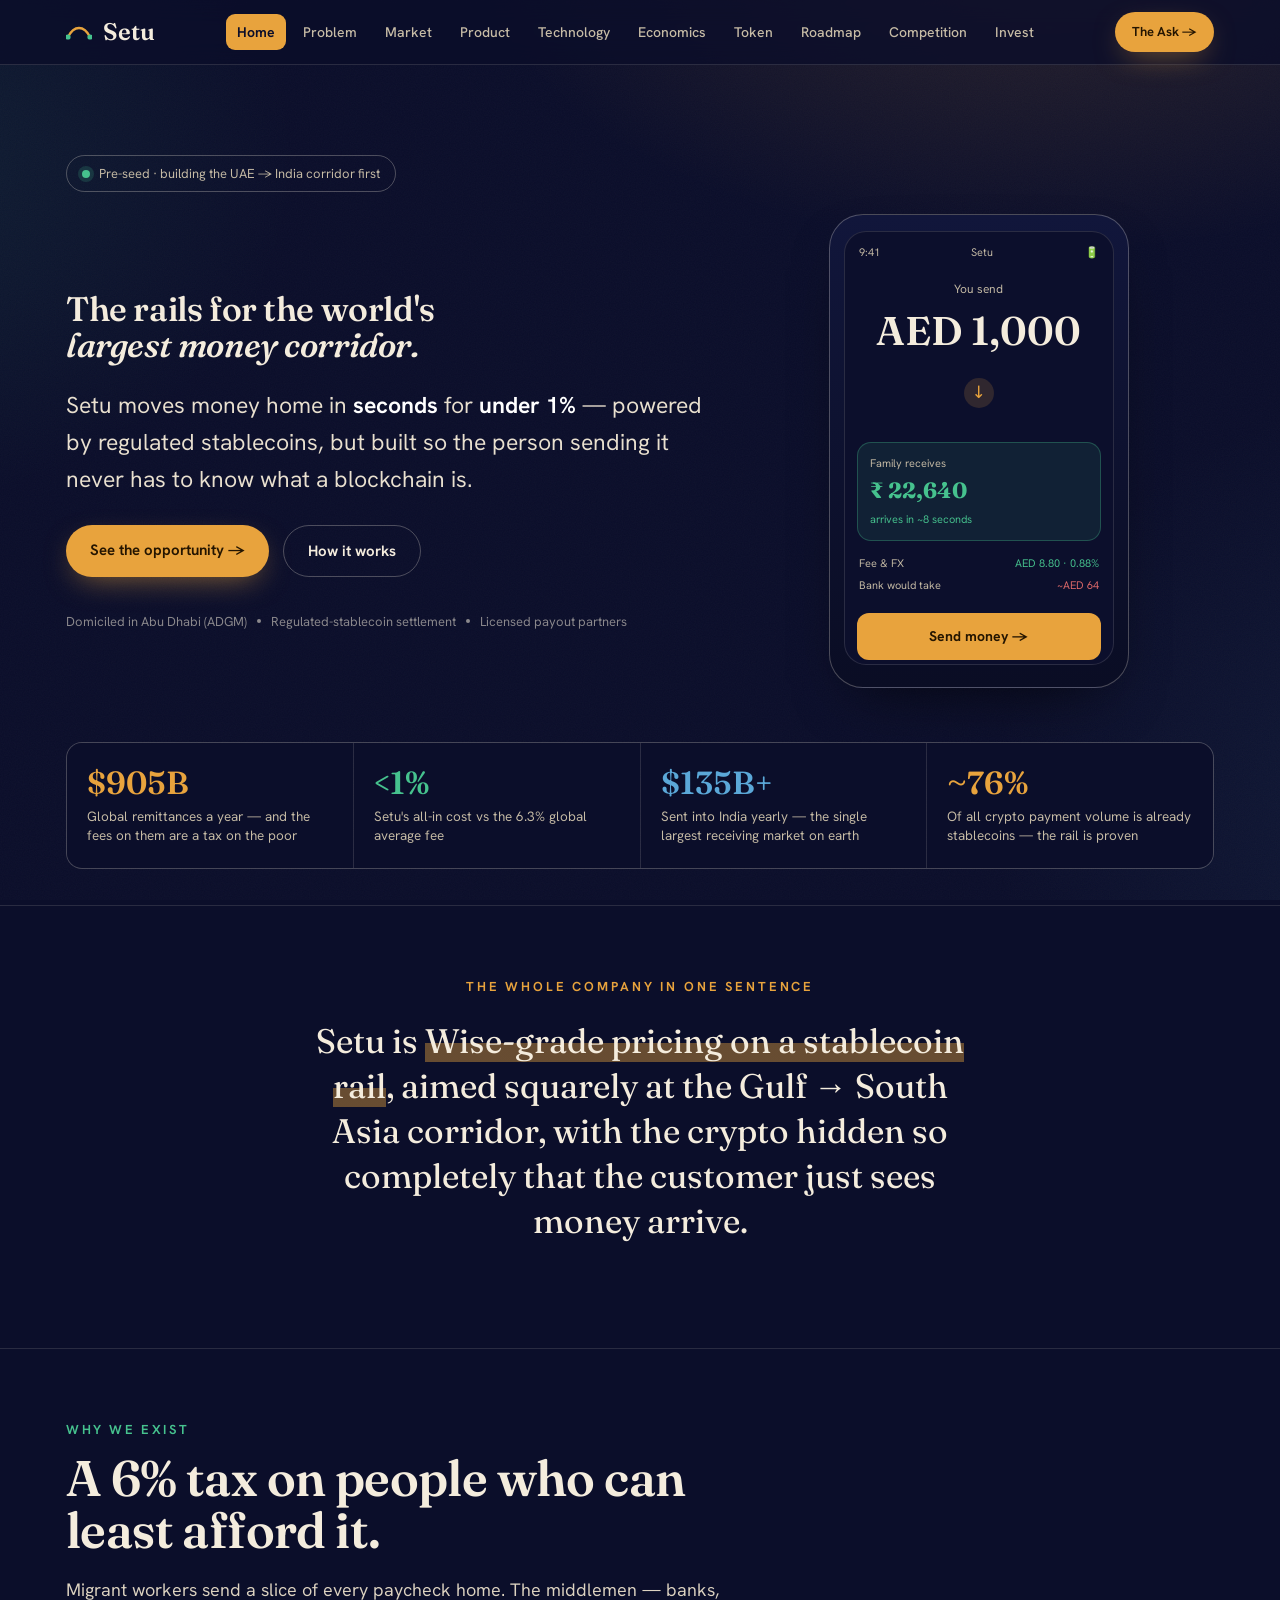
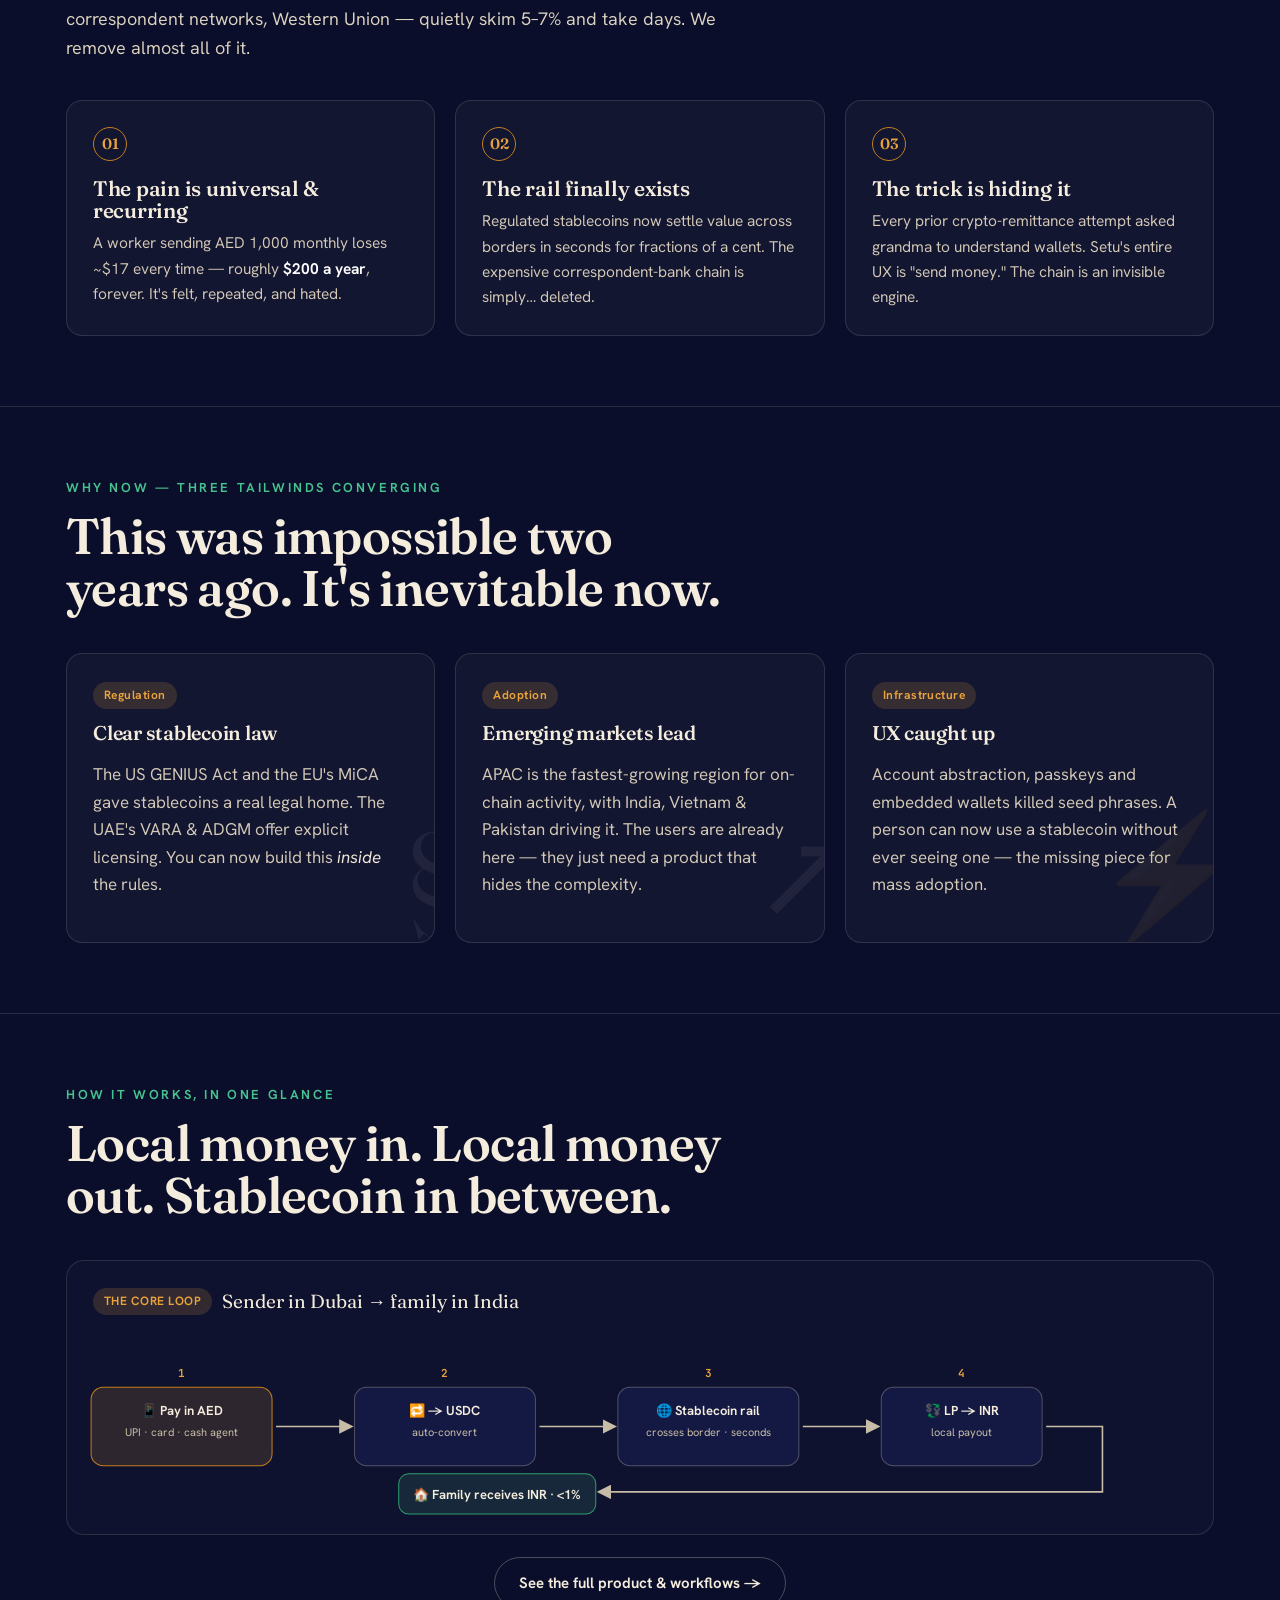
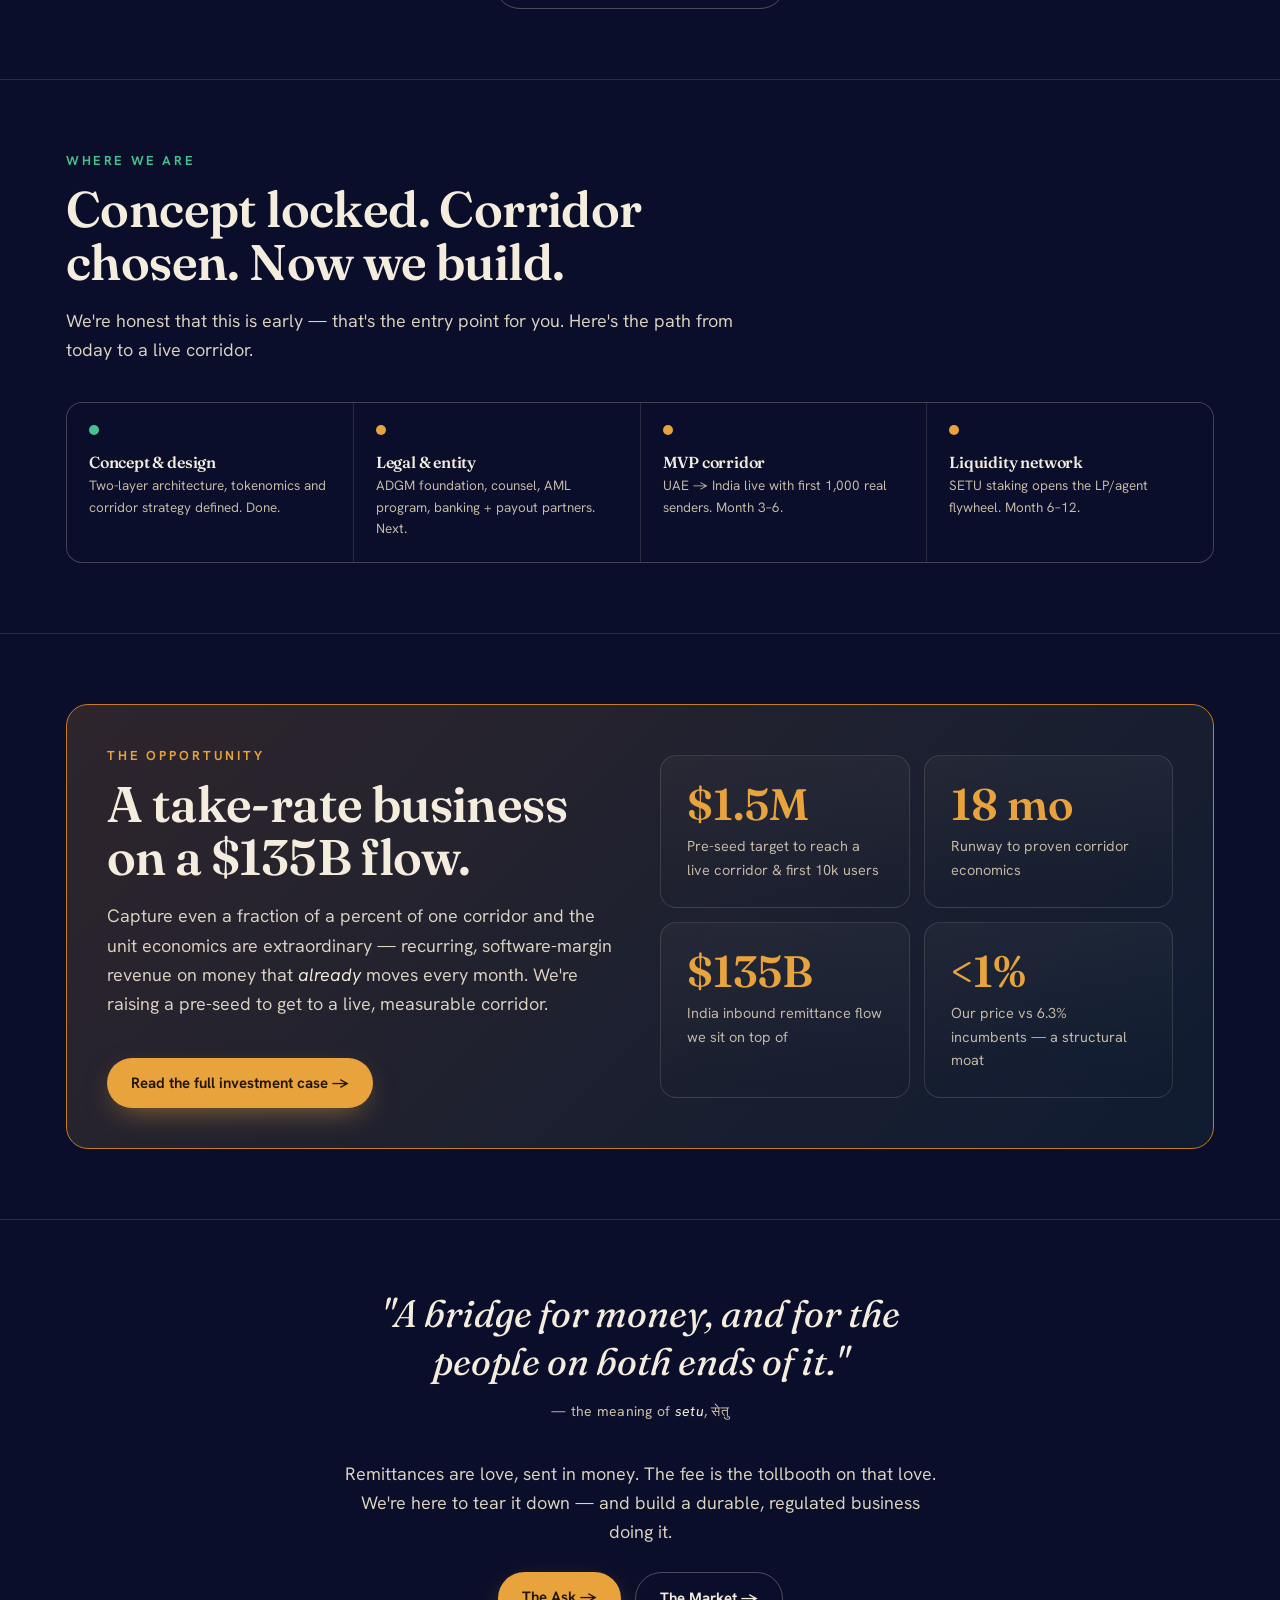
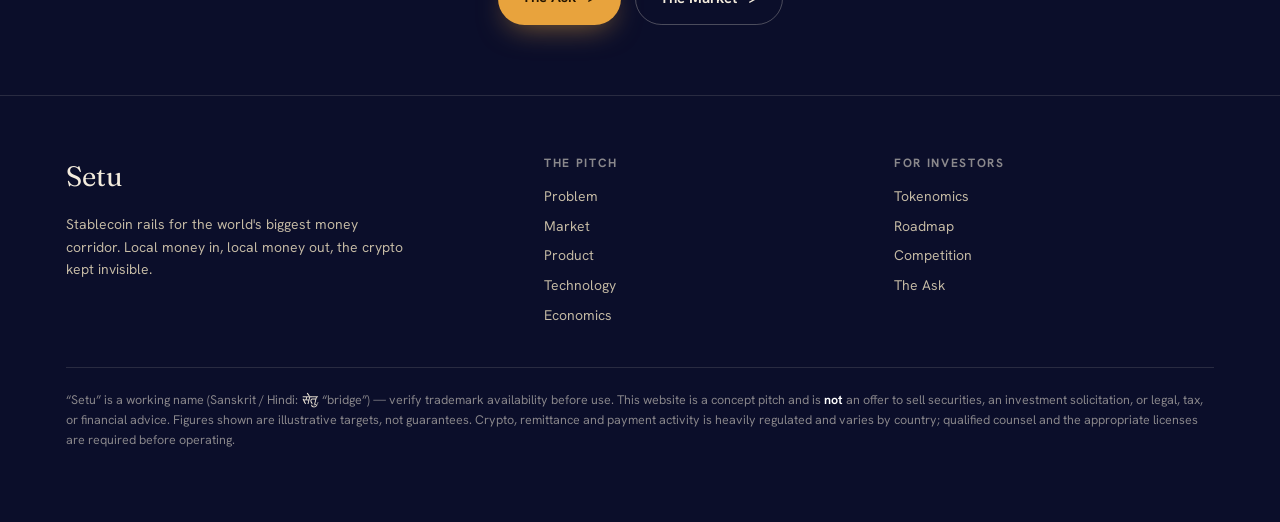
==== commit 7f02f6bd: "Add files via upload" ====
--- a/index.html
+++ b/index.html
@@ -3,482 +3,283 @@
 <head>
 <meta charset="utf-8" />
 <meta name="viewport" content="width=device-width, initial-scale=1" />
-<title>Setu — Send it home. Keep more of it.</title>
-<meta name="description" content="Setu: a stablecoin-rail remittance & merchant-settlement network. Sub-1% transfers, instant settlement, no crypto knowledge required." />
+<title>Setu — The rails for the world's largest money corridor</title>
+<meta name="description" content="Setu is a stablecoin-powered remittance and merchant-settlement network. Sub-1% transfers, instant settlement, zero crypto knowledge required. Investor overview." />
 <link rel="preconnect" href="https://fonts.googleapis.com">
 <link rel="preconnect" href="https://fonts.gstatic.com" crossorigin>
 <link href="https://fonts.googleapis.com/css2?family=Fraunces:ital,opsz,wght@0,9..144,300..900;1,9..144,400..700&family=Hanken+Grotesk:wght@300..800&family=JetBrains+Mono:wght@400;600&display=swap" rel="stylesheet">
+<link rel="stylesheet" href="styles.css">
 <style>
-  :root{
-    --ink:#0C1030;        /* midnight indigo */
-    --ink-2:#151a45;
-    --cream:#F4ECDD;      /* warm paper */
-    --cream-dim:#cabfa9;
-    --saffron:#E8A33D;    /* warm accent */
-    --saffron-deep:#c47e1d;
-    --jade:#46C28E;       /* go / success */
-    --rose:#E06A6A;       /* risk / cost */
-    --line:rgba(244,236,221,.14);
-    --line-strong:rgba(244,236,221,.30);
-    --maxw:1180px;
-  }
-  *{box-sizing:border-box}
-  html{scroll-behavior:smooth}
-  body{
-    margin:0;background:var(--ink);color:var(--cream);
-    font-family:"Hanken Grotesk",system-ui,sans-serif;
-    font-weight:380;line-height:1.6;font-size:17px;
-    -webkit-font-smoothing:antialiased;
-    background-image:
-      radial-gradient(900px 500px at 85% -5%, rgba(232,163,61,.16), transparent 60%),
-      radial-gradient(700px 600px at -10% 25%, rgba(70,194,142,.10), transparent 55%);
-  }
-  .wrap{max-width:var(--maxw);margin:0 auto;padding:0 26px}
-  h1,h2,h3,.disp{font-family:"Fraunces",serif;font-weight:560;line-height:1.05;letter-spacing:-.01em}
-  mark{background:linear-gradient(transparent 55%, rgba(232,163,61,.45) 55%);color:inherit}
-  .mono{font-family:"JetBrains Mono",monospace}
-  a{color:var(--saffron)}
-
-  /* ---------- top bar ---------- */
-  header.nav{position:sticky;top:0;z-index:50;backdrop-filter:blur(10px);
-    background:rgba(12,16,48,.72);border-bottom:1px solid var(--line)}
-  .nav .wrap{display:flex;align-items:center;justify-content:space-between;height:62px}
-  .brand{display:flex;align-items:center;gap:11px;font-family:"Fraunces";font-size:23px;font-weight:600}
-  .brand svg{display:block}
-  .nav nav{display:flex;gap:22px;font-size:14px}
-  .nav nav a{color:var(--cream-dim);text-decoration:none}
-  .nav nav a:hover{color:var(--cream)}
-  @media(max-width:780px){.nav nav{display:none}}
-
-  /* ---------- hero ---------- */
-  .hero{padding:74px 0 30px;position:relative;overflow:hidden}
-  .eyebrow{font-size:13px;letter-spacing:.22em;text-transform:uppercase;color:var(--saffron);font-weight:600}
-  .hero h1{font-size:clamp(44px,7vw,86px);margin:.28em 0 .25em;font-weight:600}
-  .hero h1 .it{font-style:italic;font-weight:420;color:var(--saffron)}
-  .lede{font-size:clamp(18px,2.1vw,22px);max-width:640px;color:#e9e0cf}
-  .bridge{width:100%;height:auto;margin:26px 0 6px;opacity:.9}
-  .ctarow{display:flex;gap:14px;flex-wrap:wrap;margin-top:18px}
-  .btn{display:inline-block;padding:13px 22px;border-radius:40px;text-decoration:none;font-weight:600;font-size:15px}
-  .btn.solid{background:var(--saffron);color:#241500}
-  .btn.ghost{border:1px solid var(--line-strong);color:var(--cream)}
-  .btn:hover{transform:translateY(-1px)}
-
-  .statband{display:grid;grid-template-columns:repeat(4,1fr);gap:1px;background:var(--line);
-    border:1px solid var(--line);border-radius:16px;overflow:hidden;margin-top:42px}
-  .statband div{background:var(--ink);padding:20px 18px}
-  .statband b{font-family:"Fraunces";font-size:30px;font-weight:600;display:block;color:var(--saffron)}
-  .statband span{font-size:13px;color:var(--cream-dim);line-height:1.4;display:block;margin-top:3px}
-  @media(max-width:720px){.statband{grid-template-columns:1fr 1fr}}
-
-  /* ---------- section frame ---------- */
-  section{padding:62px 0;border-top:1px solid var(--line)}
-  .kicker{font-size:13px;letter-spacing:.2em;text-transform:uppercase;color:var(--jade);font-weight:600;margin-bottom:10px}
-  section h2{font-size:clamp(30px,4.2vw,46px);margin:0 0 14px;max-width:18ch}
-  .sub{color:#ddd3c1;max-width:660px;font-size:18px}
-
-  .grid2{display:grid;grid-template-columns:1fr 1fr;gap:22px;margin-top:34px}
-  .grid3{display:grid;grid-template-columns:repeat(3,1fr);gap:18px;margin-top:34px}
-  @media(max-width:860px){.grid2,.grid3{grid-template-columns:1fr}}
-
-  .card{background:rgba(255,255,255,.035);border:1px solid var(--line);border-radius:16px;padding:24px}
-  .card h3{font-size:21px;margin:0 0 8px}
-  .card p{margin:0;color:#d7cdba;font-size:15.5px}
-  .num{font-family:"Fraunces";font-size:14px;color:var(--saffron);border:1px solid var(--saffron-deep);
-    width:30px;height:30px;border-radius:50%;display:flex;align-items:center;justify-content:center;margin-bottom:14px;font-weight:600}
-
-  .pill{display:inline-block;font-size:12px;letter-spacing:.04em;padding:4px 11px;border-radius:30px;
-    border:1px solid var(--line-strong);color:var(--cream-dim);margin:0 6px 6px 0}
-  .pill.tech{border-color:rgba(70,194,142,.4);color:var(--jade)}
-
-  /* ---------- cost comparison ---------- */
-  .compare{margin-top:34px;display:grid;gap:14px}
-  .bar{display:grid;grid-template-columns:130px 1fr 80px;align-items:center;gap:14px}
-  .bar .label{font-size:14px;color:var(--cream-dim)}
-  .track{height:30px;background:rgba(255,255,255,.05);border-radius:8px;overflow:hidden;border:1px solid var(--line)}
-  .fill{height:100%;border-radius:8px 0 0 8px;display:flex;align-items:center;padding-left:10px;font-size:13px;font-weight:600;color:#1c1100}
-  .fill.bad{background:linear-gradient(90deg,#E06A6A,#c44)}
-  .fill.mid{background:linear-gradient(90deg,#E8A33D,#c47e1d)}
-  .fill.good{background:linear-gradient(90deg,#46C28E,#2e9d6e);color:#04150d}
-  .bar .amt{font-family:"JetBrains Mono";font-size:14px;text-align:right}
-
-  /* ---------- workflow diagram ---------- */
-  .flowwrap{margin-top:30px;border:1px solid var(--line);border-radius:18px;padding:8px;background:rgba(255,255,255,.02)}
-  .flowtitle{display:flex;align-items:center;gap:10px;padding:14px 16px 4px;font-family:"Fraunces";font-size:19px}
-  .flowtitle .tag{font-family:"Hanken Grotesk";font-size:12px;font-weight:600;letter-spacing:.04em;
-    background:rgba(232,163,61,.16);color:var(--saffron);padding:3px 10px;border-radius:20px}
-  svg.flow{width:100%;height:auto;display:block}
-  .flow .lbl{font:600 13px "Hanken Grotesk",sans-serif;fill:var(--cream)}
-  .flow .sub{font:400 11px "Hanken Grotesk",sans-serif;fill:var(--cream-dim)}
-  .flow .step{font:600 11px "JetBrains Mono",monospace;fill:var(--saffron)}
-  .flow .node{fill:var(--ink-2);stroke:var(--line-strong)}
-  .flow .nodeA{fill:rgba(232,163,61,.14);stroke:var(--saffron-deep)}
-  .flow .nodeG{fill:rgba(70,194,142,.13);stroke:#2e9d6e}
-  .flow .arrow{stroke:var(--cream-dim);stroke-width:1.6;fill:none;marker-end:url(#arr)}
-
-  /* ---------- jurisdiction map ---------- */
-  .jur{display:grid;grid-template-columns:1.1fr .9fr;gap:26px;margin-top:34px;align-items:center}
-  @media(max-width:860px){.jur{grid-template-columns:1fr}}
-
-  /* ---------- roadmap ---------- */
-  .road{margin-top:34px;position:relative;padding-left:26px}
-  .road:before{content:"";position:absolute;left:7px;top:6px;bottom:6px;width:2px;background:var(--line-strong)}
-  .phase{position:relative;padding:0 0 26px 14px}
-  .phase:before{content:"";position:absolute;left:-25px;top:5px;width:14px;height:14px;border-radius:50%;
-    background:var(--saffron);box-shadow:0 0 0 4px rgba(232,163,61,.16)}
-  .phase h3{font-size:19px;margin:0 0 2px}
-  .phase .when{font-family:"JetBrains Mono";font-size:12px;color:var(--jade);letter-spacing:.03em}
-  .phase p{margin:6px 0 0;color:#d3c9b6;font-size:15px}
-
-  /* ---------- econ table ---------- */
-  table{width:100%;border-collapse:collapse;margin-top:30px;font-size:15px}
-  th,td{text-align:left;padding:13px 14px;border-bottom:1px solid var(--line)}
-  th{font-family:"Fraunces";font-weight:600;color:var(--saffron);font-size:14px;letter-spacing:.02em}
-  td.mono{font-family:"JetBrains Mono";font-size:14px}
-  tr.total td{border-top:2px solid var(--line-strong);font-weight:700}
-  tr.total .mono{color:var(--jade)}
-
-  /* token allocation */
-  .alloc{display:grid;grid-template-columns:200px 1fr;gap:24px;margin-top:30px;align-items:center}
-  @media(max-width:720px){.alloc{grid-template-columns:1fr}}
-  .legend li{list-style:none;display:flex;align-items:center;gap:10px;padding:6px 0;font-size:14.5px}
-  .legend{margin:0;padding:0}
-  .dot{width:13px;height:13px;border-radius:3px;flex:none}
-
-  .note{border-left:3px solid var(--saffron);background:rgba(232,163,61,.07);padding:16px 20px;border-radius:0 12px 12px 0;margin-top:18px;font-size:15px;color:#e6dcc9}
-  .risk{border-left-color:var(--rose);background:rgba(224,106,106,.08)}
-
-  footer{padding:54px 0 70px;border-top:1px solid var(--line);color:var(--cream-dim);font-size:14px}
-  .foothead{font-family:"Fraunces";font-size:30px;color:var(--cream);margin-bottom:8px}
-
-  /* reveal */
-  .rv{opacity:0;transform:translateY(18px);transition:opacity .7s ease, transform .7s ease}
-  .rv.in{opacity:1;transform:none}
+  /* page-local flourishes for the home hero */
+  .home-hero{padding:90px 0 36px}
+  .home-hero .badge{display:inline-flex;align-items:center;gap:9px;border:1px solid var(--line-strong);
+    padding:7px 15px;border-radius:30px;font-size:13px;color:var(--cream-dim)}
+  .home-hero .badge .live{width:8px;height:8px;border-radius:50%;background:var(--jade);box-shadow:0 0 0 4px rgba(70,194,142,.18)}
+  .heroflex{display:grid;grid-template-columns:1.15fr .85fr;gap:40px;align-items:center}
+  @media(max-width:920px){.heroflex{grid-template-columns:1fr}}
+  .phone{width:100%;max-width:300px;margin:0 auto;border:1px solid var(--line-strong);border-radius:34px;
+    background:linear-gradient(180deg,#11163b,#0a0d24);padding:16px 14px 22px;box-shadow:var(--shadow)}
+  .phone .scr{border-radius:22px;background:#0c0f2c;border:1px solid var(--line);overflow:hidden}
+  .phone .topbar{display:flex;justify-content:space-between;padding:12px 14px;font-size:11px;color:var(--cream-dim)}
+  .phone .send{padding:6px 18px 20px;text-align:center}
+  .phone .send .amt{font-family:"Fraunces";font-size:40px;color:var(--cream);font-weight:600}
+  .phone .send .amt small{font-size:18px;color:var(--cream-dim)}
+  .phone .arrowdrop{margin:14px auto;width:30px;height:30px;border-radius:50%;background:rgba(232,163,61,.16);
+    display:flex;align-items:center;justify-content:center;color:var(--saffron)}
+  .phone .recv{background:rgba(70,194,142,.1);border:1px solid rgba(70,194,142,.3);border-radius:14px;padding:12px;margin:0 12px}
+  .phone .recv b{font-family:"Fraunces";color:var(--jade);font-size:22px}
+  .phone .feebar{display:flex;justify-content:space-between;font-size:11px;color:var(--cream-dim);padding:14px 14px 4px}
+  .phone .cta{margin:14px 12px 4px;background:var(--saffron);color:#241500;text-align:center;padding:12px;border-radius:12px;font-weight:700;font-size:14px}
+  .thesis{font-family:"Fraunces";font-size:clamp(24px,3.2vw,34px);line-height:1.32;font-weight:420;max-width:24ch}
+  .beat{display:flex;gap:18px;align-items:flex-start}
+  .beat .bnum{font-family:"Fraunces";font-size:15px;color:var(--ink);background:var(--saffron);
+    min-width:32px;height:32px;border-radius:50%;display:flex;align-items:center;justify-content:center;font-weight:700;margin-top:3px}
+  .why{border:1px solid var(--line);border-radius:var(--r);padding:26px;background:var(--panel);position:relative;overflow:hidden}
+  .why .tide{position:absolute;right:-30px;bottom:-30px;font-size:120px;opacity:.06;font-family:"Fraunces"}
+  .askcard{background:linear-gradient(135deg, rgba(232,163,61,.16), rgba(70,194,142,.08));
+    border:1px solid var(--saffron-deep);border-radius:22px;padding:40px}
+  .miles{display:grid;grid-template-columns:repeat(4,1fr);gap:1px;background:var(--line);border:1px solid var(--line);border-radius:var(--r);overflow:hidden}
+  .miles>div{background:var(--ink);padding:22px}
+  .miles .dot{width:10px;height:10px;border-radius:50%;background:var(--jade);display:inline-block;margin-bottom:10px}
+  .miles .dot.next{background:var(--saffron)}
+  .miles h4{margin:0 0 4px;font-size:16px}
+  .miles p{margin:0;font-size:13.5px;color:var(--cream-dim)}
+  @media(max-width:720px){.miles{grid-template-columns:1fr 1fr}}
 </style>
 </head>
 <body>
 
+<!-- ============ NAV (shared across all tabs) ============ -->
 <header class="nav">
   <div class="wrap">
-    <div class="brand">
+    <a class="brand" href="index.html">
       <svg width="26" height="26" viewBox="0 0 26 26"><path d="M2 18 C8 6, 18 6, 24 18" stroke="#E8A33D" stroke-width="2.4" fill="none" stroke-linecap="round"/><circle cx="2" cy="18" r="2.6" fill="#46C28E"/><circle cx="24" cy="18" r="2.6" fill="#46C28E"/></svg>
       Setu
-    </div>
+    </a>
     <nav>
-      <a href="#problem">The problem</a>
-      <a href="#how">How it works</a>
-      <a href="#stack">Under the hood</a>
-      <a href="#adopt">Adoption</a>
-      <a href="#token">Token</a>
-      <a href="#where">Where & legal</a>
-      <a href="#live">Go live</a>
+      <a href="index.html" class="active">Home</a>
+      <a href="problem.html">Problem</a>
+      <a href="market.html">Market</a>
+      <a href="product.html">Product</a>
+      <a href="technology.html">Technology</a>
+      <a href="economics.html">Economics</a>
+      <a href="tokenomics.html">Token</a>
+      <a href="roadmap.html">Roadmap</a>
+      <a href="competition.html">Competition</a>
+      <a href="invest.html">Invest</a>
     </nav>
+    <a class="btn solid sm navcta" href="invest.html">The Ask →</a>
   </div>
 </header>
 
-<!-- HERO -->
-<div class="hero">
-  <div class="wrap">
-    <div class="eyebrow">Cross-border money · Built for the corridor that matters most</div>
-    <h1>Send it home.<br><span class="it">Keep more of it.</span></h1>
-    <p class="lede">Setu lets a worker in the Gulf send money to family in India in <strong>seconds</strong>, for <strong>under 1%</strong> — without ever knowing a stablecoin moved underneath. The crypto is the engine. The person just sees money arrive.</p>
-
-    <svg class="bridge" viewBox="0 0 1120 130" preserveAspectRatio="none" aria-hidden="true">
-      <defs><linearGradient id="bg" x1="0" x2="1"><stop offset="0" stop-color="#46C28E"/><stop offset="1" stop-color="#E8A33D"/></linearGradient></defs>
-      <path d="M20 95 C 320 10, 800 10, 1100 95" stroke="url(#bg)" stroke-width="3" fill="none"/>
-      <line x1="20" y1="95" x2="20" y2="120" stroke="#46C28E" stroke-width="3"/>
-      <line x1="1100" y1="95" x2="1100" y2="120" stroke="#E8A33D" stroke-width="3"/>
-      <circle cx="20" cy="95" r="6" fill="#46C28E"/><circle cx="1100" cy="95" r="6" fill="#E8A33D"/>
-      <text x="20" y="118" class="lbl" style="fill:#46C28E;font:600 13px sans-serif">🇦🇪 Dubai · sender</text>
-      <text x="1010" y="118" class="lbl" style="fill:#E8A33D;font:600 13px sans-serif">India · family</text>
-      <circle cx="560" cy="34" r="5" fill="#F4ECDD"><animate attributeName="cx" values="20;1100" dur="2.6s" repeatCount="indefinite"/><animate attributeName="cy" values="95;10;95" dur="2.6s" repeatCount="indefinite"/></circle>
-    </svg>
-
-    <div class="ctarow">
-      <a class="btn solid" href="#how">See how it works ↓</a>
-      <a class="btn ghost" href="#live">How we launch it</a>
-    </div>
-
-    <div class="statband">
-      <div><b>5–7%</b><span>What banks &amp; Western Union take today on a transfer</span></div>
-      <div><b>&lt;1%</b><span>All-in cost on Setu, settlement in seconds</span></div>
-      <div><b>$200B+</b><span>Yearly money sent into India — the world's #1 remittance market</span></div>
-      <div><b>~76%</b><span>Of all crypto payments are already in stablecoins</span></div>
+<!-- ============ HERO ============ -->
+<div class="home-hero">
+  <div class="wrap">
+    <div class="badge"><span class="live"></span> Pre-seed · building the UAE → India corridor first</div>
+    <div class="heroflex mt-s">
+      <div>
+        <h1>The rails for the world's<br><span class="it">largest money corridor.</span></h1>
+        <p class="lede">Setu moves money home in <strong>seconds</strong> for <strong>under 1%</strong> — powered by regulated stablecoins, but built so the person sending it never has to know what a blockchain is.</p>
+        <div class="ctarow">
+          <a class="btn solid" href="invest.html">See the opportunity →</a>
+          <a class="btn ghost" href="product.html">How it works</a>
+        </div>
+        <div class="trustrow">
+          <span>Domiciled in Abu Dhabi (ADGM)</span><span class="dotsep"></span>
+          <span>Regulated-stablecoin settlement</span><span class="dotsep"></span>
+          <span>Licensed payout partners</span>
+        </div>
+      </div>
+
+      <!-- product glimpse -->
+      <div>
+        <div class="phone">
+          <div class="scr">
+            <div class="topbar"><span>9:41</span><span>Setu</span><span>🔋</span></div>
+            <div class="send">
+              <div style="font-size:12px;color:var(--cream-dim)">You send</div>
+              <div class="amt">AED 1,000</div>
+              <div class="arrowdrop">↓</div>
+            </div>
+            <div class="recv">
+              <div style="font-size:11px;color:var(--cream-dim)">Family receives</div>
+              <b>₹ 22,640</b>
+              <div style="font-size:11px;color:var(--jade);margin-top:2px">arrives in ~8 seconds</div>
+            </div>
+            <div class="feebar"><span>Fee &amp; FX</span><span style="color:var(--jade)">AED 8.80 · 0.88%</span></div>
+            <div class="feebar" style="padding-top:0"><span>Bank would take</span><span style="color:var(--rose)">~AED 64</span></div>
+            <div class="cta">Send money →</div>
+          </div>
+        </div>
+      </div>
+    </div>
+
+    <div class="statband mt-l rv">
+      <div><b>$905B</b><span>Global remittances a year — and the fees on them are a tax on the poor</span></div>
+      <div><b class="jade">&lt;1%</b><span>Setu's all-in cost vs the 6.3% global average fee</span></div>
+      <div><b class="sky">$135B+</b><span>Sent into India yearly — the single largest receiving market on earth</span></div>
+      <div><b>~76%</b><span>Of all crypto payment volume is already stablecoins — the rail is proven</span></div>
     </div>
   </div>
 </div>
 
-<!-- PROBLEM -->
-<section id="problem">
-  <div class="wrap rv">
-    <div class="kicker">The problem, in plain words</div>
-    <h2>Sending money home is slow, and the fee is brutal.</h2>
-    <p class="sub">A construction worker in Dubai sends <strong>AED 1,000</strong> (about $270) to his family every month. Between the transfer fee and a bad exchange rate, roughly $17 quietly disappears. That's a day's food for the family — gone, every single month, to middlemen.</p>
-
-    <div class="compare">
-      <div class="bar"><span class="label">Bank / Western Union</span><div class="track"><div class="fill bad" style="width:92%">2–5 days · high FX spread</div></div><span class="amt">−$17.50</span></div>
-      <div class="bar"><span class="label">Other apps</span><div class="track"><div class="fill mid" style="width:48%">hours · 2–3%</div></div><span class="amt">−$8.00</span></div>
-      <div class="bar"><span class="label">Setu</span><div class="track"><div class="fill good" style="width:14%">seconds · &lt;1%</div></div><span class="amt">−$2.40</span></div>
-    </div>
-    <div class="note">Saving ~$15 on every transfer is <strong>~$180 a year</strong> back in the family's pocket. That felt, repeated saving — not hype — is what makes people switch and tell their friends.</div>
-  </div>
-</section>
-
-<!-- HOW IT WORKS -->
-<section id="how">
-  <div class="wrap rv">
-    <div class="kicker">How it works</div>
-    <h2>The big idea: hide the crypto, keep the speed.</h2>
-    <p class="sub">There are two layers. The person on top sees a normal money app. Underneath, a regulated stablecoin teleports value across the border for almost nothing. Here are the three workflows that make the whole thing run.</p>
-
-    <!-- FLOW A: sender -->
-    <div class="flowwrap">
-      <div class="flowtitle"><span class="tag">FLOW 1</span> A worker sends money home</div>
-      <svg class="flow" viewBox="0 0 1120 220">
-        <defs><marker id="arr" markerWidth="9" markerHeight="9" refX="7" refY="4.5" orient="auto"><path d="M0 0 L9 4.5 L0 9 z" fill="#cabfa9"/></marker></defs>
-
-        <rect class="nodeA" x="14" y="70" width="170" height="80" rx="12"/>
-        <text x="99" y="100" text-anchor="middle" class="lbl">📱 Sender pays in</text>
-        <text x="99" y="120" text-anchor="middle" class="sub">AED via UPI / card / cash agent</text>
-        <text x="99" y="60" text-anchor="middle" class="step">STEP 1</text>
-
-        <path class="arrow" d="M188 110 H262"/>
-
-        <rect class="node" x="266" y="70" width="190" height="80" rx="12"/>
-        <text x="361" y="100" text-anchor="middle" class="lbl">🔁 Auto-convert</text>
-        <text x="361" y="120" text-anchor="middle" class="sub">AED → USDC stablecoin</text>
-        <text x="361" y="60" text-anchor="middle" class="step">STEP 2</text>
-
-        <path class="arrow" d="M460 110 H534"/>
-
-        <rect class="node" x="538" y="70" width="190" height="80" rx="12"/>
-        <text x="633" y="96" text-anchor="middle" class="lbl">🌐 Stablecoin rail</text>
-        <text x="633" y="116" text-anchor="middle" class="sub">crosses border in seconds</text>
-        <text x="633" y="60" text-anchor="middle" class="step">STEP 3</text>
-
-        <path class="arrow" d="M732 110 H806"/>
-
-        <rect class="node" x="810" y="70" width="170" height="80" rx="12"/>
-        <text x="895" y="96" text-anchor="middle" class="lbl">💱 Liquidity partner</text>
-        <text x="895" y="116" text-anchor="middle" class="sub">USDC → INR locally</text>
-        <text x="895" y="60" text-anchor="middle" class="step">STEP 4</text>
-
-        <path class="arrow" d="M984 110 H1040 V178 H100 V152"/>
-
-        <rect class="nodeG" x="14" y="158" width="220" height="54" rx="12"/>
-        <text x="124" y="180" text-anchor="middle" class="lbl">🏠 Family receives INR</text>
-        <text x="124" y="198" text-anchor="middle" class="sub">bank / UPI / cash-out · &lt;1% total</text>
+<!-- ============ ONE-SENTENCE PITCH ============ -->
+<section>
+  <div class="wrap center rv" style="max-width:920px">
+    <div class="eyebrow">The whole company in one sentence</div>
+    <p class="thesis center mt-s" style="max-width:30ch">Setu is <mark>Wise-grade pricing on a stablecoin rail</mark>, aimed squarely at the Gulf → South Asia corridor, with the crypto hidden so completely that the customer just sees money arrive.</p>
+  </div>
+</section>
+
+<!-- ============ PROBLEM → SOLUTION (3 beats) ============ -->
+<section>
+  <div class="wrap">
+    <div class="kicker rv">Why we exist</div>
+    <h2 class="big rv">A 6% tax on people who can least afford it.</h2>
+    <p class="sub rv">Migrant workers send a slice of every paycheck home. The middlemen — banks, correspondent networks, Western Union — quietly skim 5–7% and take days. We remove almost all of it.</p>
+
+    <div class="mt grid3">
+      <div class="card rv"><div class="num">01</div><h3>The pain is universal &amp; recurring</h3><p>A worker sending AED 1,000 monthly loses ~$17 every time — roughly <strong>$200 a year</strong>, forever. It's felt, repeated, and hated.</p></div>
+      <div class="card rv d1"><div class="num">02</div><h3>The rail finally exists</h3><p>Regulated stablecoins now settle value across borders in seconds for fractions of a cent. The expensive correspondent-bank chain is simply… deleted.</p></div>
+      <div class="card rv d2"><div class="num">03</div><h3>The trick is hiding it</h3><p>Every prior crypto-remittance attempt asked grandma to understand wallets. Setu's entire UX is "send money." The chain is an invisible engine.</p></div>
+    </div>
+  </div>
+</section>
+
+<!-- ============ WHY NOW ============ -->
+<section>
+  <div class="wrap">
+    <div class="kicker rv">Why now — three tailwinds converging</div>
+    <h2 class="big rv">This was impossible two years ago. It's inevitable now.</h2>
+    <div class="mt grid3">
+      <div class="why rv"><span class="tide">§</span><span class="tag">Regulation</span><h3 style="margin:14px 0 8px">Clear stablecoin law</h3><p style="color:#d4cab7">The US GENIUS Act and the EU's MiCA gave stablecoins a real legal home. The UAE's VARA &amp; ADGM offer explicit licensing. You can now build this <em>inside</em> the rules.</p></div>
+      <div class="why rv d1"><span class="tide">↗</span><span class="tag">Adoption</span><h3 style="margin:14px 0 8px">Emerging markets lead</h3><p style="color:#d4cab7">APAC is the fastest-growing region for on-chain activity, with India, Vietnam &amp; Pakistan driving it. The users are already here — they just need a product that hides the complexity.</p></div>
+      <div class="why rv d2"><span class="tide">⚡</span><span class="tag">Infrastructure</span><h3 style="margin:14px 0 8px">UX caught up</h3><p style="color:#d4cab7">Account abstraction, passkeys and embedded wallets killed seed phrases. A person can now use a stablecoin without ever seeing one — the missing piece for mass adoption.</p></div>
+    </div>
+  </div>
+</section>
+
+<!-- ============ HOW IT WORKS (teaser) ============ -->
+<section>
+  <div class="wrap">
+    <div class="kicker rv">How it works, in one glance</div>
+    <h2 class="big rv">Local money in. Local money out. Stablecoin in between.</h2>
+    <div class="flowwrap mt rv">
+      <div class="flowtitle"><span class="tag">THE CORE LOOP</span> Sender in Dubai → family in India</div>
+      <svg class="flow" viewBox="0 0 1120 200">
+        <defs><marker id="arr" markerWidth="9" markerHeight="9" refX="7" refY="4.5" orient="auto"><path d="M0 0 L9 4.5 L0 9 z" fill="#c7bca6"/></marker></defs>
+        <rect class="nodeA" x="14" y="64" width="180" height="78" rx="12"/>
+        <text x="104" y="92" text-anchor="middle" class="lbl">📱 Pay in AED</text>
+        <text x="104" y="112" text-anchor="middle" class="sub">UPI · card · cash agent</text>
+        <text x="104" y="54" text-anchor="middle" class="step">1</text>
+        <path class="arrow" d="M198 103 H272" marker-end="url(#arr)"/>
+        <rect class="node" x="276" y="64" width="180" height="78" rx="12"/>
+        <text x="366" y="92" text-anchor="middle" class="lbl">🔁 → USDC</text>
+        <text x="366" y="112" text-anchor="middle" class="sub">auto-convert</text>
+        <text x="366" y="54" text-anchor="middle" class="step">2</text>
+        <path class="arrow" d="M460 103 H534" marker-end="url(#arr)"/>
+        <rect class="node" x="538" y="64" width="180" height="78" rx="12"/>
+        <text x="628" y="92" text-anchor="middle" class="lbl">🌐 Stablecoin rail</text>
+        <text x="628" y="112" text-anchor="middle" class="sub">crosses border · seconds</text>
+        <text x="628" y="54" text-anchor="middle" class="step">3</text>
+        <path class="arrow" d="M722 103 H796" marker-end="url(#arr)"/>
+        <rect class="node" x="800" y="64" width="160" height="78" rx="12"/>
+        <text x="880" y="92" text-anchor="middle" class="lbl">💱 LP → INR</text>
+        <text x="880" y="112" text-anchor="middle" class="sub">local payout</text>
+        <text x="880" y="54" text-anchor="middle" class="step">4</text>
+        <path class="arrow" d="M964 103 H1020 V168 H520" marker-end="url(#arr)"/>
+        <rect class="nodeG" x="320" y="150" width="196" height="40" rx="10"/>
+        <text x="418" y="175" text-anchor="middle" class="lbl">🏠 Family receives INR · &lt;1%</text>
       </svg>
     </div>
-
-    <!-- FLOW B: merchant -->
-    <div class="flowwrap">
-      <div class="flowtitle"><span class="tag">FLOW 2</span> A shop gets paid &amp; settles instantly</div>
-      <svg class="flow" viewBox="0 0 1120 150">
-        <rect class="nodeA" x="14" y="40" width="200" height="74" rx="12"/>
-        <text x="114" y="70" text-anchor="middle" class="lbl">🧾 Customer scans QR</text>
-        <text x="114" y="90" text-anchor="middle" class="sub">pays in stablecoin or local</text>
-        <text x="114" y="32" text-anchor="middle" class="step">STEP 1</text>
-        <path class="arrow" d="M218 77 H300"/>
-        <rect class="node" x="304" y="40" width="220" height="74" rx="12"/>
-        <text x="414" y="70" text-anchor="middle" class="lbl">⚡ Instant settlement</text>
-        <text x="414" y="90" text-anchor="middle" class="sub">no 2–3 day card hold</text>
-        <text x="414" y="32" text-anchor="middle" class="step">STEP 2</text>
-        <path class="arrow" d="M528 77 H610"/>
-        <rect class="nodeG" x="614" y="40" width="240" height="74" rx="12"/>
-        <text x="734" y="70" text-anchor="middle" class="lbl">🏦 Cash in bank same day</text>
-        <text x="734" y="90" text-anchor="middle" class="sub">fee far below card 2–3%</text>
-        <text x="734" y="32" text-anchor="middle" class="step">STEP 3</text>
-        <path class="arrow" d="M858 77 H940"/>
-        <rect class="node" x="944" y="40" width="160" height="74" rx="12"/>
-        <text x="1024" y="80" text-anchor="middle" class="lbl">↺ Worker spends</text>
-        <text x="1024" y="32" text-anchor="middle" class="step">LOOP</text>
-      </svg>
-    </div>
-
-    <!-- FLOW C: liquidity -->
-    <div class="flowwrap">
-      <div class="flowtitle"><span class="tag">FLOW 3</span> Who actually moves the cash? Liquidity providers.</div>
-      <svg class="flow" viewBox="0 0 1120 150">
-        <rect class="node" x="14" y="40" width="220" height="74" rx="12"/>
-        <text x="124" y="70" text-anchor="middle" class="lbl">🤝 Local agent / LP</text>
-        <text x="124" y="90" text-anchor="middle" class="sub">holds INR float + stakes SETU</text>
-        <text x="124" y="32" text-anchor="middle" class="step">PROVIDES</text>
-        <path class="arrow" d="M238 77 H320"/>
-        <rect class="nodeA" x="324" y="40" width="240" height="74" rx="12"/>
-        <text x="444" y="70" text-anchor="middle" class="lbl">💧 Fills payout requests</text>
-        <text x="444" y="90" text-anchor="middle" class="sub">competes on tightest FX spread</text>
-        <text x="444" y="32" text-anchor="middle" class="step">EARNS</text>
-        <path class="arrow" d="M568 77 H650"/>
-        <rect class="nodeG" x="654" y="40" width="240" height="74" rx="12"/>
-        <text x="774" y="70" text-anchor="middle" class="lbl">📈 Fees + staking yield</text>
-        <text x="774" y="90" text-anchor="middle" class="sub">paid in stablecoin + SETU</text>
-        <text x="774" y="32" text-anchor="middle" class="step">REWARD</text>
-        <path class="arrow" d="M898 77 H980"/>
-        <rect class="node" x="984" y="40" width="120" height="74" rx="12"/>
-        <text x="1044" y="80" text-anchor="middle" class="lbl">More LPs join</text>
-        <text x="1044" y="32" text-anchor="middle" class="step">FLYWHEEL</text>
-      </svg>
-    </div>
-  </div>
-</section>
-
-<!-- ARCHITECTURE / UNDER THE HOOD -->
-<section id="stack">
-  <div class="wrap rv">
-    <div class="kicker">Under the hood · the technical bits</div>
-    <h2>Two layers, so a person never has to "get" crypto.</h2>
-    <div class="grid2">
-      <div class="card">
-        <h3>Layer 1 — Settlement (value-stable)</h3>
-        <p>Value crosses borders as a <strong>regulated stablecoin</strong> (USDC), so a sender's money is never exposed to crypto volatility. We <em>use</em> an established, regulated stablecoin rather than minting our own — instant trust, far less regulatory burden, faster launch.</p>
-        <div style="margin-top:14px">
-          <span class="pill tech">USDC stablecoin</span>
-          <span class="pill tech">Stellar / Solana / Base L2</span>
-          <span class="pill tech">sub-cent network fees</span>
-        </div>
-      </div>
-      <div class="card">
-        <h3>Layer 2 — Network token (SETU)</h3>
-        <p>SETU is the plumbing for the people who <strong>run the rails</strong>: liquidity providers stake it for the right to fill payouts and earn fees, it grants fee rebates, and it governs corridor settings &amp; treasury. A grandmother sending money never has to see it, hold it, or understand it.</p>
-        <div style="margin-top:14px">
-          <span class="pill">LP staking</span>
-          <span class="pill">fee rebates</span>
-          <span class="pill">governance</span>
-        </div>
-      </div>
-    </div>
-
-    <div class="grid3">
-      <div class="card"><div class="num">A</div><h3>Invisible wallets</h3><p>Account abstraction + passkeys. No seed phrases, no "send to this 0x address." You log in like any app; keys are handled for you.</p></div>
-      <div class="card"><div class="num">B</div><h3>On/off ramps</h3><p>Cash-in in the Gulf (UPI, cards, cash agents); payout in India through <strong>licensed partners</strong> into bank/UPI/cash — never as an unlicensed operator.</p></div>
-      <div class="card"><div class="num">C</div><h3>Compliance engine</h3><p>KYC/AML at onboarding, on-chain transaction monitoring, and Travel-Rule data sharing baked in from day one — not bolted on later.</p></div>
-    </div>
-  </div>
-</section>
-
-<!-- ADOPTION -->
-<section id="adopt">
-  <div class="wrap rv">
-    <div class="kicker">Why people adopt it fast</div>
-    <h2>Adoption is a behaviour problem, not a tech problem.</h2>
-    <p class="sub">Most coins die from zero users, not bad code. Setu is engineered so the very first action a person takes already pays off — and both ends of a remittance are warm contacts who invite each other.</p>
-    <div class="grid3">
-      <div class="card"><div class="num">1</div><h3>Hide the crypto</h3><p>The UX is "send money," never "buy a token." The blockchain is an implementation detail the user never confronts.</p></div>
-      <div class="card"><div class="num">2</div><h3>Instant felt savings</h3><p>"Send AED 1,000, family keeps ~$15 more than the bank." A reward you feel on transfer #1, not a promise.</p></div>
-      <div class="card"><div class="num">3</div><h3>Agent network</h3><p>Cash-in / cash-out agents reach the unbanked — the M-Pesa playbook — so you don't need a bank account to start.</p></div>
-      <div class="card"><div class="num">4</div><h3>Built-in referral</h3><p>Every transfer involves family. Senders invite receivers; receivers become senders. The product spreads along real relationships.</p></div>
-      <div class="card"><div class="num">5</div><h3>Merchant QR loop</h3><p>Workers earn → spend at local shops accepting Setu → shops settle cheaply → liquidity deepens. A closed local economy forms.</p></div>
-      <div class="card"><div class="num">6</div><h3>Density before breadth</h3><p>Win <strong>one corridor</strong> (UAE→India) completely first. Density = liquidity = tighter spreads = unbeatable vs incumbents = word of mouth.</p></div>
-    </div>
-  </div>
-</section>
-
-<!-- ECONOMICS -->
-<section id="econ">
-  <div class="wrap rv">
-    <div class="kicker">The money math · how &lt;1% is even possible</div>
-    <h2>Where the fee goes on a $270 transfer.</h2>
-    <p class="sub">The reason banks charge 5–7% is layers of correspondent banks and a hidden FX markup. Setu strips that to almost nothing — the only real cost is a thin FX spread and the local cash-out.</p>
-    <table>
-      <tr><th>Cost component</th><th>Bank / WU</th><th>Setu</th><th>Why</th></tr>
-      <tr><td>Transfer / network fee</td><td class="mono">$5.00</td><td class="mono">$0.01</td><td>Stablecoin moves for fractions of a cent</td></tr>
-      <tr><td>FX spread</td><td class="mono">$10.50</td><td class="mono">$1.90</td><td>LPs compete on the tightest spread</td></tr>
-      <tr><td>Cash-out / payout</td><td class="mono">$2.00</td><td class="mono">$0.50</td><td>Licensed local payout partner</td></tr>
-      <tr class="total"><td>Total cost on $270</td><td class="mono">$17.50 (6.5%)</td><td class="mono">$2.41 (&lt;1%)</td><td>Family keeps ~$15 more</td></tr>
-    </table>
-    <div class="note">Setu's own revenue is a tiny slice of that thin spread — real, recurring transaction revenue, not token speculation. At scale, even a few cents per transfer across millions of monthly transfers is a serious business.</div>
-  </div>
-</section>
-
-<!-- TOKEN -->
-<section id="token">
-  <div class="wrap rv">
-    <div class="kicker">The SETU token</div>
-    <h2>A utility token for the network — not a get-rich pitch.</h2>
-    <p class="sub">SETU exists to coordinate and reward the people who supply liquidity and run the rails. Its value comes from <strong>real fee capture and staking demand</strong>, not marketing. Common users never need to buy it.</p>
-    <div class="alloc">
-      <svg viewBox="0 0 42 42" width="200" height="200" aria-hidden="true">
-        <circle cx="21" cy="21" r="15.9" fill="none" stroke="#46C28E" stroke-width="9" stroke-dasharray="35 65" stroke-dashoffset="25"/>
-        <circle cx="21" cy="21" r="15.9" fill="none" stroke="#E8A33D" stroke-width="9" stroke-dasharray="25 75" stroke-dashoffset="-10"/>
-        <circle cx="21" cy="21" r="15.9" fill="none" stroke="#c47e1d" stroke-width="9" stroke-dasharray="20 80" stroke-dashoffset="-35"/>
-        <circle cx="21" cy="21" r="15.9" fill="none" stroke="#E06A6A" stroke-width="9" stroke-dasharray="12 88" stroke-dashoffset="-55"/>
-        <circle cx="21" cy="21" r="15.9" fill="none" stroke="#cabfa9" stroke-width="9" stroke-dasharray="8 92" stroke-dashoffset="-67"/>
-      </svg>
-      <ul class="legend">
-        <li><span class="dot" style="background:#46C28E"></span><strong>35% — Liquidity &amp; agent rewards.</strong>&nbsp;Emitted over years to bootstrap the LP flywheel.</li>
-        <li><span class="dot" style="background:#E8A33D"></span><strong>25% — Ecosystem &amp; growth.</strong>&nbsp;Corridor launches, merchant onboarding, referrals.</li>
-        <li><span class="dot" style="background:#c47e1d"></span><strong>20% — Team &amp; advisors.</strong>&nbsp;Long vesting (4yr, 1yr cliff) to align incentives.</li>
-        <li><span class="dot" style="background:#E06A6A"></span><strong>12% — Treasury / reserve.</strong>&nbsp;Governed on-chain for stability &amp; runway.</li>
-        <li><span class="dot" style="background:#cabfa9"></span><strong>8% — Public / community.</strong>&nbsp;Fair, capped distribution.</li>
-      </ul>
-    </div>
-    <div class="note risk"><strong>Said plainly:</strong> SETU is never marketed to senders as an investment. That separation — stable money for users, utility token for operators — is both the compliance-safe design <em>and</em> the reason adoption isn't gated on speculation.</div>
-  </div>
-</section>
-
-<!-- WHERE & LEGAL -->
-<section id="where">
-  <div class="wrap rv">
-    <div class="kicker">Where it lives · you said location is free</div>
-    <h2>Home base: Abu Dhabi (ADGM), United Arab Emirates.</h2>
-    <p class="sub">For <em>this</em> corridor, the UAE is the single wisest pick — and the choice is strategic, not just tax-driven.</p>
-    <div class="jur">
-      <div>
-        <div class="card" style="margin-bottom:14px"><h3>🛬 It sits on the corridor</h3><p>Millions of South-Asian workers live and earn in the Gulf. Your sender base is physically next door to your HQ — ideal for cash-in, support, and trust.</p></div>
-        <div class="card" style="margin-bottom:14px"><h3>⚖️ Clear crypto law</h3><p>ADGM and Dubai's VARA offer mature, explicit licensing for virtual assets and stablecoin activity — you build inside the rules, not in a grey zone.</p></div>
-        <div class="card"><h3>🏦 Banking + no income tax</h3><p>Strong stablecoin-friendly banking rails and a business-friendly tax regime keep operating costs and friction low.</p></div>
-      </div>
-      <div>
-        <svg class="flow" viewBox="0 0 360 360" width="100%">
-          <defs><marker id="arr2" markerWidth="9" markerHeight="9" refX="7" refY="4.5" orient="auto"><path d="M0 0 L9 4.5 L0 9 z" fill="#cabfa9"/></marker></defs>
-          <circle cx="180" cy="80" r="52" fill="rgba(232,163,61,.14)" stroke="#c47e1d"/>
-          <text x="180" y="74" text-anchor="middle" class="lbl">ADGM Foundation</text>
-          <text x="180" y="92" text-anchor="middle" class="sub">issuer · IP · treasury</text>
-          <line x1="180" y1="132" x2="90" y2="200" class="arrow"/>
-          <line x1="180" y1="132" x2="270" y2="200" class="arrow"/>
-          <rect x="22" y="200" width="136" height="70" rx="12" class="node"/>
-          <text x="90" y="230" text-anchor="middle" class="lbl">UAE OpCo</text>
-          <text x="90" y="248" text-anchor="middle" class="sub">VARA-licensed · cash-in</text>
-          <rect x="202" y="200" width="136" height="70" rx="12" class="nodeG"/>
-          <text x="270" y="230" text-anchor="middle" class="lbl">India payout</text>
-          <text x="270" y="248" text-anchor="middle" class="sub">via licensed partner</text>
-          <line x1="90" y1="270" x2="180" y2="320" class="arrow"/>
-          <line x1="270" y1="270" x2="180" y2="320" class="arrow"/>
-          <rect x="110" y="320" width="140" height="34" rx="10" class="nodeA"/>
-          <text x="180" y="342" text-anchor="middle" class="lbl">USDC settlement rail</text>
-        </svg>
-      </div>
-    </div>
-    <div class="note risk"><strong>The honest legal reality — read this before spending a rupee.</strong> India taxes crypto gains at 30% plus a 1% TDS on transactions and regulates payment/remittance flows tightly (RBI / FEMA). That is exactly why Setu <em>issues and operates from the UAE</em> and reaches India only through <strong>licensed payout partners</strong> — never as an unlicensed money transmitter inside India. None of this page is legal or financial advice. Before launch you must engage qualified counsel in every jurisdiction you touch, obtain the right VASP / payment licenses, and build a real AML program. Skipping this is how projects get shut down, not scaled.</div>
-  </div>
-</section>
-
-<!-- GO LIVE -->
-<section id="live">
-  <div class="wrap rv">
-    <div class="kicker">How this gets made live</div>
-    <h2>From idea to a working corridor, in five phases.</h2>
-    <div class="road">
-      <div class="phase"><span class="when">PHASE 0 · weeks 0–12</span><h3>Legal &amp; foundations</h3><p>Set up the ADGM entity, engage crypto counsel, design the AML/KYC program, and sign a stablecoin + banking partner and an India payout partner. Nothing ships before this is real.</p></div>
-      <div class="phase"><span class="when">PHASE 1 · months 3–6</span><h3>MVP · one corridor (UAE → India)</h3><p>A clean mobile app: cash-in in the UAE, USDC rail, payout into Indian bank/UPI via partner. Liquidity handled manually at first. Goal: the first 1,000 real senders who feel the savings.</p></div>
-      <div class="phase"><span class="when">PHASE 2 · months 6–12</span><h3>Liquidity network + SETU utility</h3><p>Open up the LP/agent program with SETU staking so liquidity scales without us holding all the float. Spreads tighten as more LPs compete.</p></div>
-      <div class="phase"><span class="when">PHASE 3 · months 12–18</span><h3>Merchant acceptance loop</h3><p>QR payments at local shops in receiving regions, closing the earn-and-spend loop and deepening on-the-ground demand.</p></div>
-      <div class="phase"><span class="when">PHASE 4 · month 18+</span><h3>New corridors</h3><p>Replicate the proven playbook: UAE→Pakistan, UAE→Philippines, UAE→Bangladesh, then Saudi and Qatar origins. Compliance re-checked for every new lane.</p></div>
-    </div>
-    <div class="note">My honest role: I can design the concept, write this site and the tokenomics doc, and build the product front-end. What I <em>cannot</em> manufacture is the first 1,000 real users and the partner relationships — that's hustle and trust on the ground. The tech is the easy 20%; the corridor density is the hard, valuable 80%.</div>
-  </div>
-</section>
-
+    <div class="center mt-s"><a class="btn ghost" href="product.html">See the full product &amp; workflows →</a></div>
+  </div>
+</section>
+
+<!-- ============ TRACTION / MILESTONES ============ -->
+<section>
+  <div class="wrap">
+    <div class="kicker rv">Where we are</div>
+    <h2 class="big rv">Concept locked. Corridor chosen. Now we build.</h2>
+    <p class="sub rv">We're honest that this is early — that's the entry point for you. Here's the path from today to a live corridor.</p>
+    <div class="miles mt rv">
+      <div><span class="dot"></span><h4>Concept &amp; design</h4><p>Two-layer architecture, tokenomics and corridor strategy defined. Done.</p></div>
+      <div><span class="dot next"></span><h4>Legal &amp; entity</h4><p>ADGM foundation, counsel, AML program, banking + payout partners. Next.</p></div>
+      <div><span class="dot next"></span><h4>MVP corridor</h4><p>UAE → India live with first 1,000 real senders. Month 3–6.</p></div>
+      <div><span class="dot next"></span><h4>Liquidity network</h4><p>SETU staking opens the LP/agent flywheel. Month 6–12.</p></div>
+    </div>
+  </div>
+</section>
+
+<!-- ============ THE ASK (teaser) ============ -->
+<section>
+  <div class="wrap">
+    <div class="askcard rv">
+      <div class="grid2" style="align-items:center;gap:40px">
+        <div>
+          <div class="eyebrow">The opportunity</div>
+          <h2 class="big" style="margin:12px 0">A take-rate business on a $135B flow.</h2>
+          <p class="sub">Capture even a fraction of a percent of one corridor and the unit economics are extraordinary — recurring, software-margin revenue on money that <em>already</em> moves every month. We're raising a pre-seed to get to a live, measurable corridor.</p>
+          <a class="btn solid mt-s" href="invest.html">Read the full investment case →</a>
+        </div>
+        <div class="grid2" style="gap:14px">
+          <div class="kpi"><b>$1.5M</b><span>Pre-seed target to reach a live corridor &amp; first 10k users</span></div>
+          <div class="kpi"><b class="jade">18 mo</b><span>Runway to proven corridor economics</span></div>
+          <div class="kpi"><b class="sky">$135B</b><span>India inbound remittance flow we sit on top of</span></div>
+          <div class="kpi"><b>&lt;1%</b><span>Our price vs 6.3% incumbents — a structural moat</span></div>
+        </div>
+      </div>
+    </div>
+  </div>
+</section>
+
+<!-- ============ VISION CLOSE ============ -->
+<section>
+  <div class="wrap center rv" style="max-width:840px">
+    <div class="quote center" style="max-width:24ch;margin:0 auto">"A bridge for money, and for the people on both ends of it."
+      <span class="by">— the meaning of <em>setu</em>, सेतु</span>
+    </div>
+    <p class="sub center mt" style="max-width:600px">Remittances are love, sent in money. The fee is the tollbooth on that love. We're here to tear it down — and build a durable, regulated business doing it.</p>
+    <div class="ctarow" style="justify-content:center"><a class="btn solid" href="invest.html">The Ask →</a><a class="btn ghost" href="market.html">The Market →</a></div>
+  </div>
+</section>
+
+<!-- ============ FOOTER (shared) ============ -->
 <footer>
   <div class="wrap">
-    <div class="foothead">Setu — a bridge for money, and the people on both ends of it.</div>
-    <p style="max-width:680px">Working name (Sanskrit / Hindi: <em>सेतु</em>, "bridge") — verify trademark availability before use. This page is a concept explainer, not an offer, a security, or legal/financial advice. Crypto and remittance activity is heavily regulated and varies by country; obtain qualified counsel and the necessary licenses before operating.</p>
-    <p style="margin-top:22px;color:rgba(244,236,221,.45)">© Concept draft · prepared as a starting point you can host, edit, and pitch.</p>
+    <div class="footgrid">
+      <div>
+        <div class="foothead">Setu</div>
+        <p style="max-width:340px">Stablecoin rails for the world's biggest money corridor. Local money in, local money out, the crypto kept invisible.</p>
+      </div>
+      <div>
+        <h5>The pitch</h5>
+        <ul>
+          <li><a href="problem.html">Problem</a></li>
+          <li><a href="market.html">Market</a></li>
+          <li><a href="product.html">Product</a></li>
+          <li><a href="technology.html">Technology</a></li>
+          <li><a href="economics.html">Economics</a></li>
+        </ul>
+      </div>
+      <div>
+        <h5>For investors</h5>
+        <ul>
+          <li><a href="tokenomics.html">Tokenomics</a></li>
+          <li><a href="roadmap.html">Roadmap</a></li>
+          <li><a href="competition.html">Competition</a></li>
+          <li><a href="invest.html">The Ask</a></li>
+        </ul>
+      </div>
+    </div>
+    <div class="footnote">
+      “Setu” is a working name (Sanskrit / Hindi: <em>सेतु</em>, “bridge”) — verify trademark availability before use. This website is a concept pitch and is <strong>not</strong> an offer to sell securities, an investment solicitation, or legal, tax, or financial advice. Figures shown are illustrative targets, not guarantees. Crypto, remittance and payment activity is heavily regulated and varies by country; qualified counsel and the appropriate licenses are required before operating.
+    </div>
   </div>
 </footer>
 
 <script>
-  const io=new IntersectionObserver((es)=>{es.forEach(e=>{if(e.isIntersecting){e.target.classList.add('in');io.unobserve(e.target)}})},{threshold:.12});
+  const io=new IntersectionObserver((es)=>{es.forEach(e=>{if(e.isIntersecting){e.target.classList.add('in');io.unobserve(e.target)}})},{threshold:.1});
   document.querySelectorAll('.rv').forEach(el=>io.observe(el));
 </script>
 </body>
--- a/styles.css
+++ b/styles.css
@@ -0,0 +1,211 @@
+/* =====================================================================
+   SETU — Investor pitch site · shared design system
+   Fonts: Fraunces (display) · Hanken Grotesk (body) · JetBrains Mono (data)
+   Theme: midnight indigo · warm saffron · jade · paper-cream
+   ===================================================================== */
+
+:root{
+  --ink:#0B0E2A;
+  --ink-2:#141943;
+  --ink-3:#080a20;
+  --panel:rgba(255,255,255,.035);
+  --panel-2:rgba(255,255,255,.06);
+  --cream:#F4ECDD;
+  --cream-dim:#c7bca6;
+  --cream-faint:rgba(244,236,221,.55);
+  --saffron:#E8A33D;
+  --saffron-deep:#c47e1d;
+  --jade:#46C28E;
+  --jade-deep:#2e9d6e;
+  --sky:#5BA8D8;
+  --rose:#E06A6A;
+  --line:rgba(244,236,221,.13);
+  --line-strong:rgba(244,236,221,.28);
+  --maxw:1200px;
+  --r:16px;
+  --shadow:0 24px 60px -28px rgba(0,0,0,.7);
+}
+
+*{box-sizing:border-box}
+html{scroll-behavior:smooth}
+body{
+  margin:0;
+  background:var(--ink);
+  color:var(--cream);
+  font-family:"Hanken Grotesk",system-ui,-apple-system,sans-serif;
+  font-weight:380;line-height:1.62;font-size:17px;
+  -webkit-font-smoothing:antialiased;text-rendering:optimizeLegibility;
+  background-image:
+    radial-gradient(1000px 560px at 82% -8%, rgba(232,163,61,.15), transparent 58%),
+    radial-gradient(820px 640px at -12% 18%, rgba(70,194,142,.10), transparent 55%),
+    radial-gradient(700px 700px at 110% 90%, rgba(91,168,216,.07), transparent 60%);
+  background-attachment:fixed;
+}
+/* subtle grain */
+body::before{
+  content:"";position:fixed;inset:0;pointer-events:none;z-index:1;opacity:.035;
+  background-image:url("data:image/svg+xml,%3Csvg xmlns='http://www.w3.org/2000/svg' width='160' height='160'%3E%3Cfilter id='n'%3E%3CfeTurbulence type='fractalNoise' baseFrequency='.85' numOctaves='2'/%3E%3C/filter%3E%3Crect width='100%25' height='100%25' filter='url(%23n)'/%3E%3C/svg%3E");
+}
+.wrap{max-width:var(--maxw);margin:0 auto;padding:0 26px;position:relative;z-index:2}
+
+/* ---------- type ---------- */
+h1,h2,h3,h4,.disp{font-family:"Fraunces",Georgia,serif;font-weight:560;line-height:1.05;letter-spacing:-.012em}
+.mono{font-family:"JetBrains Mono",ui-monospace,monospace}
+a{color:var(--saffron);text-decoration:none}
+a:hover{text-decoration:underline}
+mark{background:linear-gradient(transparent 55%, rgba(232,163,61,.42) 55%);color:inherit}
+.it{font-style:italic}
+em{color:var(--cream)}
+strong{color:#fff;font-weight:650}
+
+/* ---------- nav ---------- */
+header.nav{position:sticky;top:0;z-index:60;backdrop-filter:blur(12px);
+  background:rgba(11,14,42,.78);border-bottom:1px solid var(--line)}
+.nav .wrap{display:flex;align-items:center;justify-content:space-between;height:64px;gap:18px}
+.brand{display:flex;align-items:center;gap:11px;font-family:"Fraunces";font-size:24px;font-weight:600;color:var(--cream)}
+.brand:hover{text-decoration:none}
+.nav nav{display:flex;gap:6px;overflow-x:auto;scrollbar-width:none}
+.nav nav::-webkit-scrollbar{display:none}
+.nav nav a{color:var(--cream-dim);font-size:14px;font-weight:500;padding:7px 11px;border-radius:9px;white-space:nowrap}
+.nav nav a:hover{color:var(--cream);background:var(--panel);text-decoration:none}
+.nav nav a.active{color:var(--ink);background:var(--saffron);font-weight:650}
+.nav .navcta{display:none}
+@media(min-width:1080px){.nav .navcta{display:inline-block}}
+@media(max-width:760px){.brand{font-size:21px}}
+
+/* ---------- buttons ---------- */
+.btn{display:inline-block;padding:13px 24px;border-radius:40px;font-weight:650;font-size:15px;
+  transition:transform .15s ease, box-shadow .2s ease;cursor:pointer;border:0}
+.btn:hover{text-decoration:none;transform:translateY(-2px)}
+.btn.solid{background:var(--saffron);color:#241500;box-shadow:0 10px 30px -10px rgba(232,163,61,.6)}
+.btn.jade{background:var(--jade);color:#04150d;box-shadow:0 10px 30px -10px rgba(70,194,142,.6)}
+.btn.ghost{border:1px solid var(--line-strong);color:var(--cream);background:transparent}
+.btn.sm{padding:9px 17px;font-size:13px}
+
+/* ---------- layout helpers ---------- */
+section{padding:70px 0;border-top:1px solid var(--line);position:relative;z-index:2}
+section.tight{padding:48px 0}
+.eyebrow{font-size:13px;letter-spacing:.22em;text-transform:uppercase;color:var(--saffron);font-weight:650}
+.kicker{font-size:13px;letter-spacing:.2em;text-transform:uppercase;color:var(--jade);font-weight:650;margin-bottom:12px}
+h2.big{font-size:clamp(30px,4.4vw,50px);margin:0 0 16px;max-width:20ch;font-weight:600}
+.sub{color:#ddd3c1;max-width:680px;font-size:18px}
+.center{text-align:center;margin-left:auto;margin-right:auto}
+.center .sub{margin-left:auto;margin-right:auto}
+
+.grid2{display:grid;grid-template-columns:1fr 1fr;gap:22px}
+.grid3{display:grid;grid-template-columns:repeat(3,1fr);gap:20px}
+.grid4{display:grid;grid-template-columns:repeat(4,1fr);gap:18px}
+.mt{margin-top:38px}.mt-s{margin-top:22px}.mt-l{margin-top:54px}
+@media(max-width:880px){.grid2,.grid3,.grid4{grid-template-columns:1fr}}
+@media(max-width:880px){.grid4.keep2{grid-template-columns:1fr 1fr}}
+
+/* ---------- cards ---------- */
+.card{background:var(--panel);border:1px solid var(--line);border-radius:var(--r);padding:26px;transition:border-color .25s, transform .25s, background .25s}
+.card:hover{border-color:var(--line-strong);transform:translateY(-3px);background:var(--panel-2)}
+.card h3{font-size:21px;margin:0 0 9px}
+.card p{margin:0;color:#d4cab7;font-size:15.5px}
+.card.flat:hover{transform:none}
+.num{font-family:"Fraunces";font-size:15px;color:var(--saffron);border:1px solid var(--saffron-deep);
+  width:34px;height:34px;border-radius:50%;display:flex;align-items:center;justify-content:center;margin-bottom:16px;font-weight:600}
+.ic{font-size:26px;display:block;margin-bottom:12px}
+
+/* ---------- pills / tags ---------- */
+.pill{display:inline-block;font-size:12px;letter-spacing:.03em;padding:5px 12px;border-radius:30px;
+  border:1px solid var(--line-strong);color:var(--cream-dim);margin:0 6px 6px 0}
+.pill.tech{border-color:rgba(70,194,142,.4);color:var(--jade)}
+.pill.warn{border-color:rgba(224,106,106,.4);color:var(--rose)}
+.tag{font-family:"Hanken Grotesk";font-size:12px;font-weight:650;letter-spacing:.04em;
+  background:rgba(232,163,61,.16);color:var(--saffron);padding:4px 11px;border-radius:20px;display:inline-block}
+
+/* ---------- KPI / stat band ---------- */
+.statband{display:grid;grid-template-columns:repeat(4,1fr);gap:1px;background:var(--line);
+  border:1px solid var(--line);border-radius:var(--r);overflow:hidden}
+.statband>div{background:var(--ink);padding:24px 20px}
+.statband b{font-family:"Fraunces";font-size:32px;font-weight:600;display:block;color:var(--saffron);line-height:1}
+.statband b.jade{color:var(--jade)}.statband b.sky{color:var(--sky)}
+.statband span{font-size:13.5px;color:var(--cream-dim);line-height:1.4;display:block;margin-top:8px}
+@media(max-width:720px){.statband{grid-template-columns:1fr 1fr}}
+
+.kpi{background:linear-gradient(180deg,var(--panel),transparent);border:1px solid var(--line);border-radius:var(--r);padding:26px}
+.kpi b{font-family:"Fraunces";font-size:44px;font-weight:600;color:var(--saffron);display:block;line-height:1}
+.kpi span{display:block;margin-top:8px;color:var(--cream-dim);font-size:14.5px}
+
+/* ---------- callouts ---------- */
+.note{border-left:3px solid var(--saffron);background:rgba(232,163,61,.07);padding:18px 22px;border-radius:0 12px 12px 0;margin-top:20px;font-size:15.5px;color:#e6dcc9}
+.note.risk{border-left-color:var(--rose);background:rgba(224,106,106,.08)}
+.note.good{border-left-color:var(--jade);background:rgba(70,194,142,.08)}
+
+/* ---------- pull quote ---------- */
+.quote{font-family:"Fraunces";font-style:italic;font-size:clamp(24px,3.4vw,38px);line-height:1.25;
+  max-width:18ch;font-weight:420;color:var(--cream)}
+.quote .by{display:block;font-style:normal;font-family:"Hanken Grotesk";font-size:14px;color:var(--cream-dim);margin-top:18px;letter-spacing:.02em}
+
+/* ---------- tables ---------- */
+table{width:100%;border-collapse:collapse;font-size:15px}
+th,td{text-align:left;padding:14px 15px;border-bottom:1px solid var(--line)}
+th{font-family:"Fraunces";font-weight:600;color:var(--saffron);font-size:14px;letter-spacing:.02em}
+td.mono,th.mono{font-family:"JetBrains Mono";font-size:13.5px}
+tr.total td{border-top:2px solid var(--line-strong);font-weight:700}
+tr.total .mono{color:var(--jade)}
+.tablewrap{border:1px solid var(--line);border-radius:var(--r);overflow:hidden;background:var(--panel)}
+.tablewrap table th,.tablewrap table td{padding-left:22px;padding-right:22px}
+
+/* ---------- comparison bars ---------- */
+.compare{display:grid;gap:14px}
+.bar{display:grid;grid-template-columns:150px 1fr 92px;align-items:center;gap:14px}
+.bar .label{font-size:14px;color:var(--cream-dim)}
+.track{height:32px;background:rgba(255,255,255,.05);border-radius:8px;overflow:hidden;border:1px solid var(--line)}
+.fill{height:100%;border-radius:8px 0 0 8px;display:flex;align-items:center;padding-left:11px;font-size:12.5px;font-weight:650;color:#1c1100;white-space:nowrap}
+.fill.bad{background:linear-gradient(90deg,#E06A6A,#c44)}
+.fill.mid{background:linear-gradient(90deg,#E8A33D,#c47e1d)}
+.fill.good{background:linear-gradient(90deg,#46C28E,#2e9d6e);color:#04150d}
+.bar .amt{font-family:"JetBrains Mono";font-size:14px;text-align:right}
+
+/* ---------- timeline / roadmap ---------- */
+.road{position:relative;padding-left:28px}
+.road:before{content:"";position:absolute;left:7px;top:6px;bottom:6px;width:2px;background:var(--line-strong)}
+.phase{position:relative;padding:0 0 28px 16px}
+.phase:before{content:"";position:absolute;left:-25px;top:5px;width:14px;height:14px;border-radius:50%;
+  background:var(--saffron);box-shadow:0 0 0 4px rgba(232,163,61,.16)}
+.phase h3{font-size:19px;margin:0 0 2px}
+.phase .when{font-family:"JetBrains Mono";font-size:12px;color:var(--jade);letter-spacing:.03em}
+.phase p{margin:6px 0 0;color:#d3c9b6;font-size:15px}
+
+/* ---------- diagrams (shared svg styling) ---------- */
+.flowwrap{border:1px solid var(--line);border-radius:18px;padding:10px;background:rgba(255,255,255,.02)}
+.flowtitle{display:flex;align-items:center;gap:10px;padding:15px 16px 6px;font-family:"Fraunces";font-size:19px}
+svg.flow{width:100%;height:auto;display:block}
+.flow .lbl{font:650 13px "Hanken Grotesk",sans-serif;fill:var(--cream)}
+.flow .sub{font:400 11px "Hanken Grotesk",sans-serif;fill:var(--cream-dim)}
+.flow .step{font:650 11px "JetBrains Mono",monospace;fill:var(--saffron)}
+.flow .node{fill:var(--ink-2);stroke:var(--line-strong)}
+.flow .nodeA{fill:rgba(232,163,61,.14);stroke:var(--saffron-deep)}
+.flow .nodeG{fill:rgba(70,194,142,.13);stroke:var(--jade-deep)}
+.flow .arrow{stroke:var(--cream-dim);stroke-width:1.6;fill:none}
+
+/* ---------- hero ---------- */
+.hero{padding:84px 0 40px;position:relative;overflow:hidden}
+.hero h1{font-size:clamp(46px,7.4vw,92px);margin:.26em 0 .26em;font-weight:600;letter-spacing:-.02em}
+.hero h1 .it{font-style:italic;font-weight:420;color:var(--saffron)}
+.lede{font-size:clamp(18px,2.1vw,23px);max-width:660px;color:#e9e0cf}
+.ctarow{display:flex;gap:14px;flex-wrap:wrap;margin-top:26px}
+
+/* ---------- ribbon / badge row ---------- */
+.trustrow{display:flex;flex-wrap:wrap;gap:10px;align-items:center;margin-top:34px;color:var(--cream-faint);font-size:13px}
+.trustrow .dotsep{width:4px;height:4px;border-radius:50%;background:var(--cream-faint)}
+
+/* ---------- footer ---------- */
+footer{padding:58px 0 72px;border-top:1px solid var(--line);color:var(--cream-dim);font-size:14px;position:relative;z-index:2}
+.footgrid{display:grid;grid-template-columns:1.4fr 1fr 1fr;gap:30px;margin-bottom:34px}
+@media(max-width:760px){.footgrid{grid-template-columns:1fr}}
+.foothead{font-family:"Fraunces";font-size:28px;color:var(--cream);margin:0 0 10px}
+footer h5{font-family:"Hanken Grotesk";text-transform:uppercase;letter-spacing:.14em;font-size:12px;color:var(--cream-faint);margin:0 0 12px}
+footer ul{list-style:none;margin:0;padding:0}
+footer ul li{margin:7px 0}
+footer ul a{color:var(--cream-dim)}
+.footnote{border-top:1px solid var(--line);padding-top:22px;color:var(--cream-faint);font-size:12.5px;line-height:1.6}
+
+/* ---------- reveal ---------- */
+.rv{opacity:0;transform:translateY(20px);transition:opacity .7s ease, transform .7s ease}
+.rv.in{opacity:1;transform:none}
+.rv.d1{transition-delay:.08s}.rv.d2{transition-delay:.16s}.rv.d3{transition-delay:.24s}
